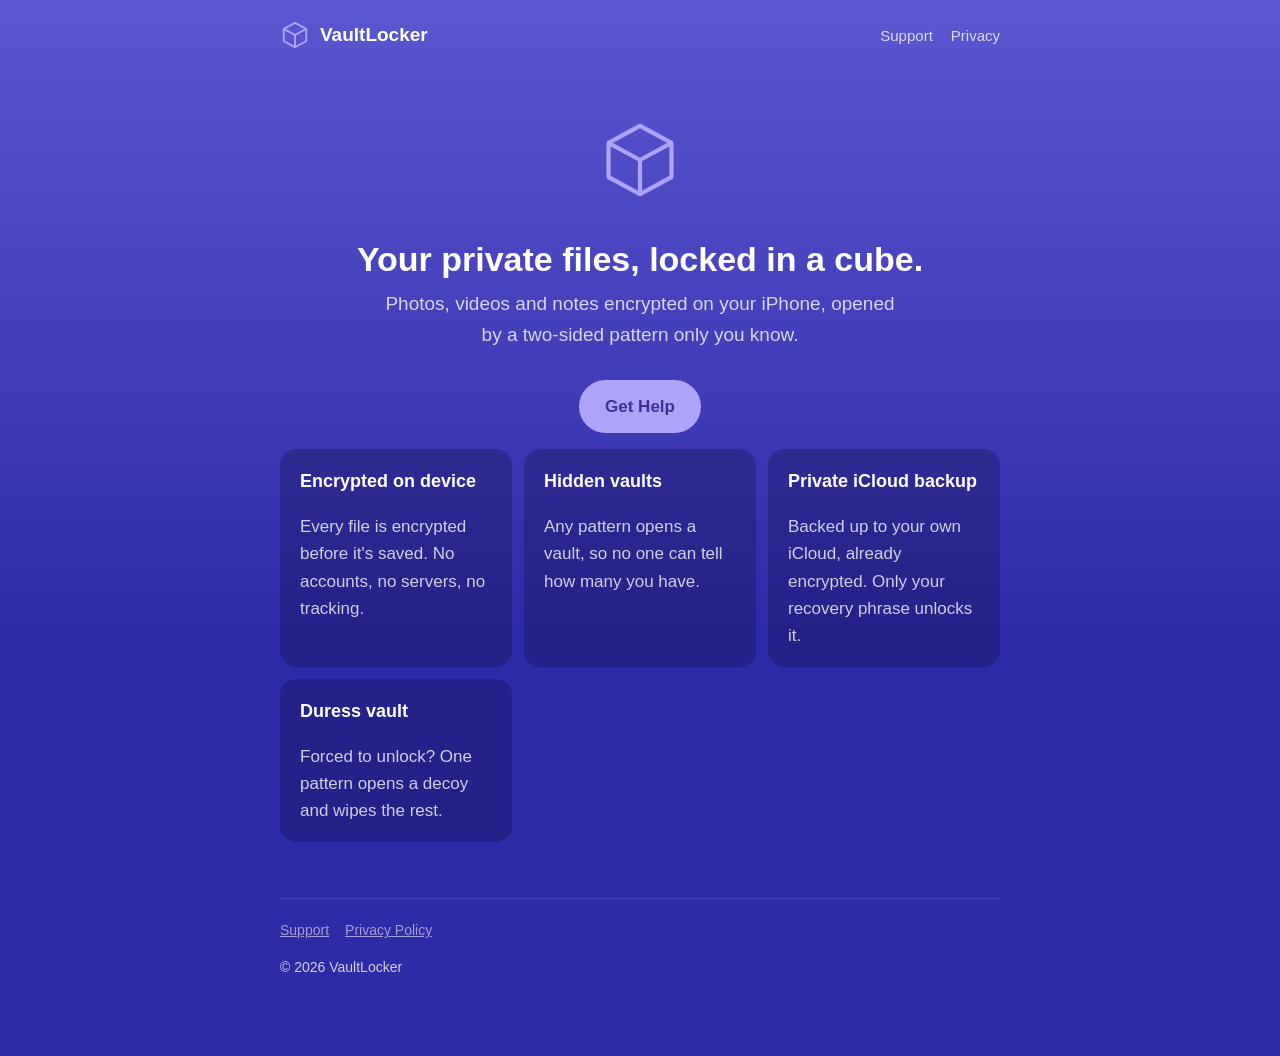
==== index.html @ 18f54d1c "first commit" ====
<!doctype html>
<html lang="en">
<head>
  <meta charset="utf-8">
  <meta name="viewport" content="width=device-width, initial-scale=1">
  <title>VaultLocker – Private Photo Vault</title>
  <meta name="description" content="VaultLocker keeps your photos, videos and notes encrypted on your iPhone, unlocked by a pattern only you know.">
  <link rel="stylesheet" href="style.css">
</head>
<body>
<div class="wrap">
  <header class="site">
    <a class="brand" href="index.html">
      <svg viewBox="0 0 32 32" aria-hidden="true"><path d="M16 3 28 9.5v13L16 29 4 22.5v-13z" fill="none" stroke="#ada4f9" stroke-width="2" stroke-linejoin="round"/><path d="M4 9.5 16 16l12-6.5M16 16v13" fill="none" stroke="#ada4f9" stroke-width="2" stroke-linejoin="round"/></svg>
      <span>VaultLocker</span>
    </a>
    <nav><a href="support.html">Support</a><a href="privacy.html">Privacy</a></nav>
  </header>

  <main>
    <section class="hero">
      <svg viewBox="0 0 32 32" aria-hidden="true"><path d="M16 3 28 9.5v13L16 29 4 22.5v-13z" fill="none" stroke="#ada4f9" stroke-width="1.6" stroke-linejoin="round"/><path d="M4 9.5 16 16l12-6.5M16 16v13" fill="none" stroke="#ada4f9" stroke-width="1.6" stroke-linejoin="round"/></svg>
      <h1>Your private files, locked in a cube.</h1>
      <p>Photos, videos and notes encrypted on your iPhone, opened by a two-sided pattern only you know.</p>
      <a class="button" href="support.html">Get Help</a>
    </section>

    <div class="grid">
      <div class="card"><h3>Encrypted on device</h3><p>Every file is encrypted before it's saved. No accounts, no servers, no tracking.</p></div>
      <div class="card"><h3>Hidden vaults</h3><p>Any pattern opens a vault, so no one can tell how many you have.</p></div>
      <div class="card"><h3>Private iCloud backup</h3><p>Backed up to your own iCloud, already encrypted. Only your recovery phrase unlocks it.</p></div>
      <div class="card"><h3>Duress vault</h3><p>Forced to unlock? One pattern opens a decoy and wipes the rest.</p></div>
    </div>
  </main>

  <footer class="site">
    <a href="support.html">Support</a><a href="privacy.html">Privacy Policy</a>
    <p>© 2026 VaultLocker</p>
  </footer>
</div>
</body>
</html>
---- style.css ----
:root {
  --bg-top: #5b57d1;
  --bg-bottom: #2e2ba6;
  --card: rgba(0, 0, 32, 0.22);
  --line: rgba(255, 255, 255, 0.12);
  --text: #ffffff;
  --dim: rgba(255, 255, 255, 0.78);
  --faint: rgba(255, 255, 255, 0.55);
  --accent: #ada4f9;
  --accent-text: #3a3394;
}

* { box-sizing: border-box; }

html { -webkit-text-size-adjust: 100%; }

body {
  margin: 0;
  min-height: 100vh;
  background: linear-gradient(180deg, var(--bg-top) 0%, var(--bg-bottom) 70%) fixed;
  background-color: var(--bg-bottom);
  color: var(--text);
  font: 17px/1.6 -apple-system, BlinkMacSystemFont, "SF Pro Text", "Segoe UI", Roboto, Helvetica, Arial, sans-serif;
}

a { color: var(--accent); }

.wrap { max-width: 760px; margin: 0 auto; padding: 0 20px 64px; }

header.site {
  display: flex;
  align-items: center;
  justify-content: space-between;
  gap: 16px;
  padding: 20px 0;
}

.brand {
  display: flex;
  align-items: center;
  gap: 10px;
  color: var(--text);
  text-decoration: none;
  font-weight: 700;
  font-size: 19px;
}

.brand svg { width: 30px; height: 30px; }

nav a {
  color: var(--dim);
  text-decoration: none;
  margin-left: 18px;
  font-size: 15px;
}

nav a[aria-current="page"] { color: var(--text); font-weight: 600; }

h1 { font-size: 34px; line-height: 1.2; margin: 28px 0 6px; }
h2 { font-size: 22px; margin: 40px 0 10px; }
h3 { font-size: 18px; margin: 24px 0 6px; }

p, li { color: var(--dim); }
strong { color: var(--text); }

.meta { color: var(--faint); font-size: 14px; margin: 0 0 28px; }

.card {
  background: var(--card);
  border-radius: 16px;
  padding: 18px 20px;
  margin: 16px 0;
}

.card p:first-child { margin-top: 0; }
.card p:last-child { margin-bottom: 0; }

ul { padding-left: 22px; }
li { margin: 6px 0; }

details {
  background: var(--card);
  border-radius: 14px;
  margin: 10px 0;
  padding: 0 18px;
}

summary {
  cursor: pointer;
  padding: 16px 0;
  font-weight: 600;
  list-style: none;
  display: flex;
  justify-content: space-between;
  gap: 12px;
}

summary::-webkit-details-marker { display: none; }
summary::after { content: "+"; color: var(--accent); font-weight: 400; font-size: 22px; line-height: 1; }
details[open] summary::after { content: "–"; }
details > :not(summary) { margin-top: 0; }
details > :last-child { padding-bottom: 16px; margin-bottom: 0; }

.button {
  display: inline-block;
  background: var(--accent);
  color: var(--accent-text);
  font-weight: 600;
  text-decoration: none;
  padding: 13px 26px;
  border-radius: 999px;
  margin-top: 6px;
}

.hero { text-align: center; padding: 48px 0 16px; }
.hero svg { width: 84px; height: 84px; }
.hero p { font-size: 19px; max-width: 520px; margin: 10px auto 24px; }

.grid { display: grid; grid-template-columns: repeat(auto-fit, minmax(210px, 1fr)); gap: 12px; }
.grid .card { margin: 0; }
.grid h3 { margin-top: 0; }

footer.site {
  border-top: 1px solid var(--line);
  margin-top: 56px;
  padding-top: 20px;
  color: var(--faint);
  font-size: 14px;
}

footer.site a { color: var(--faint); margin-right: 16px; }

@media (max-width: 480px) {
  body { font-size: 16px; }
  h1 { font-size: 28px; }
  nav a { margin-left: 12px; font-size: 14px; }
  .brand span { display: none; }
}
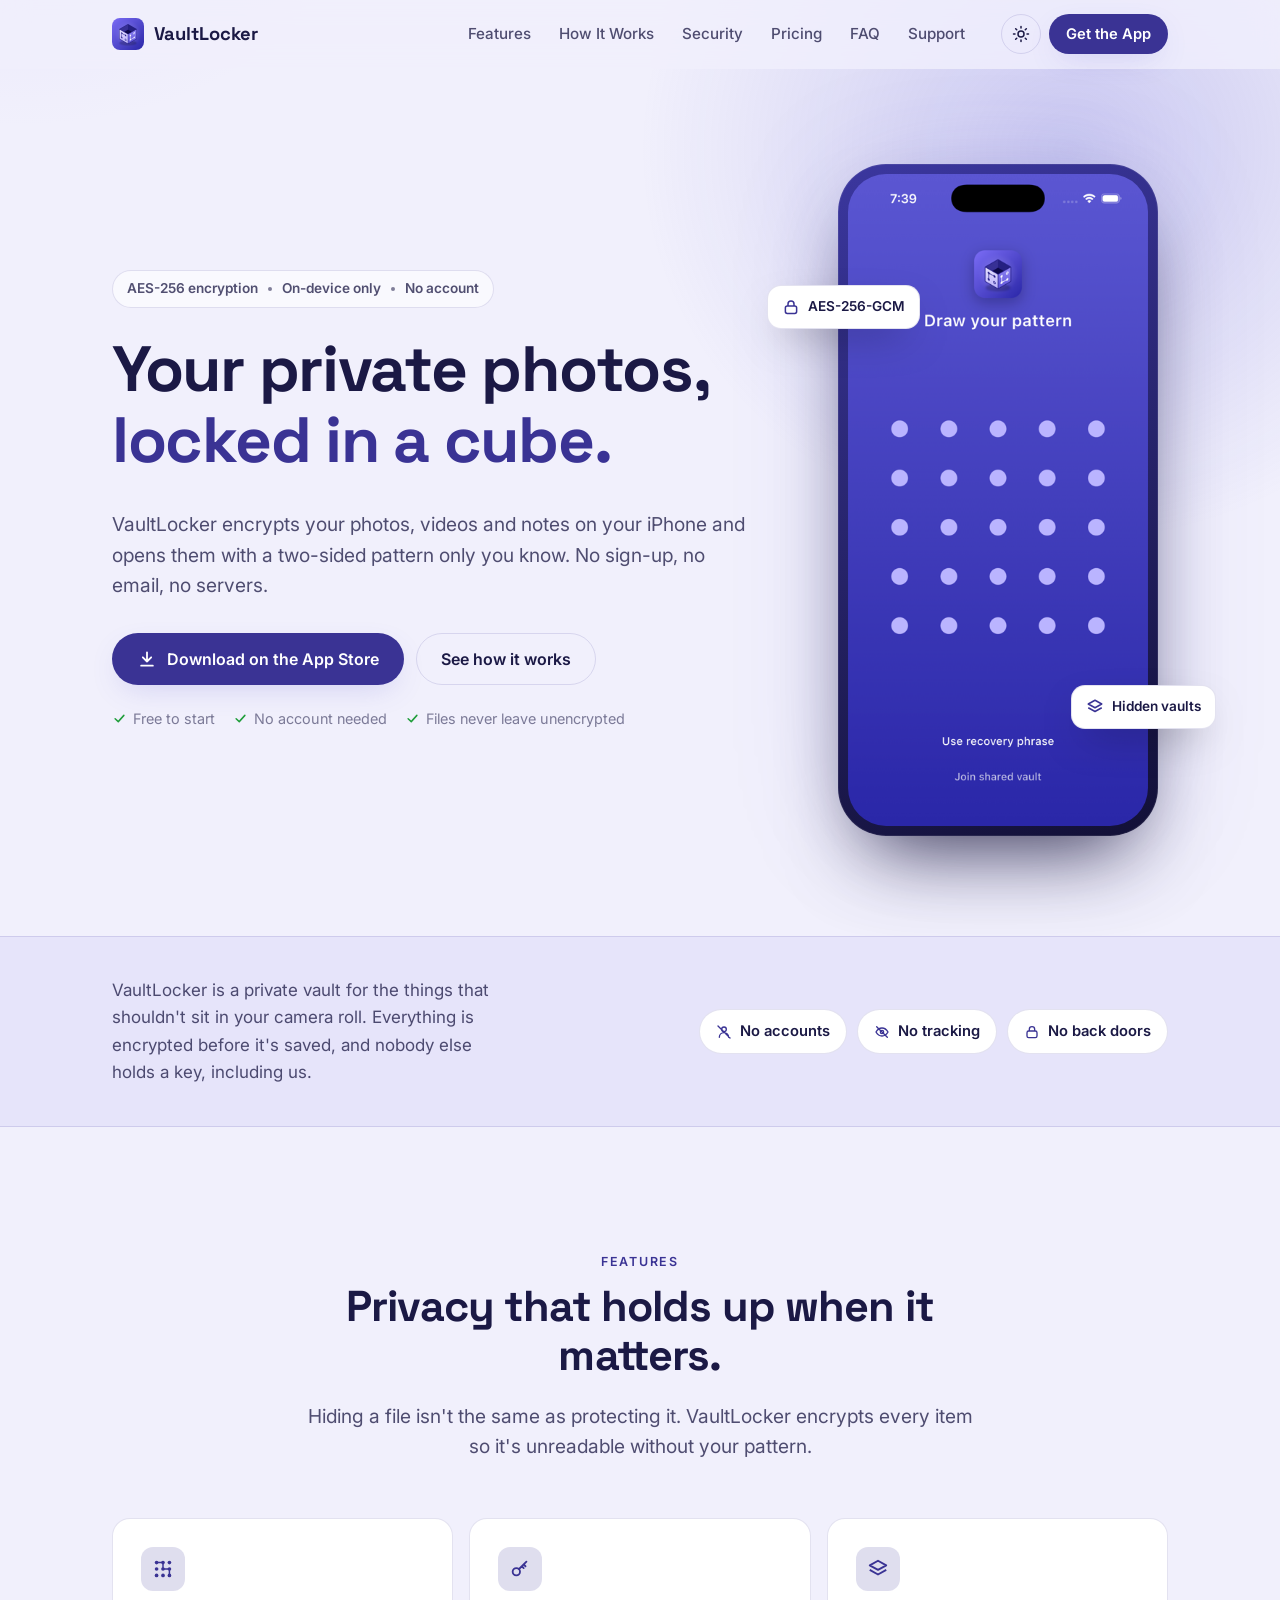
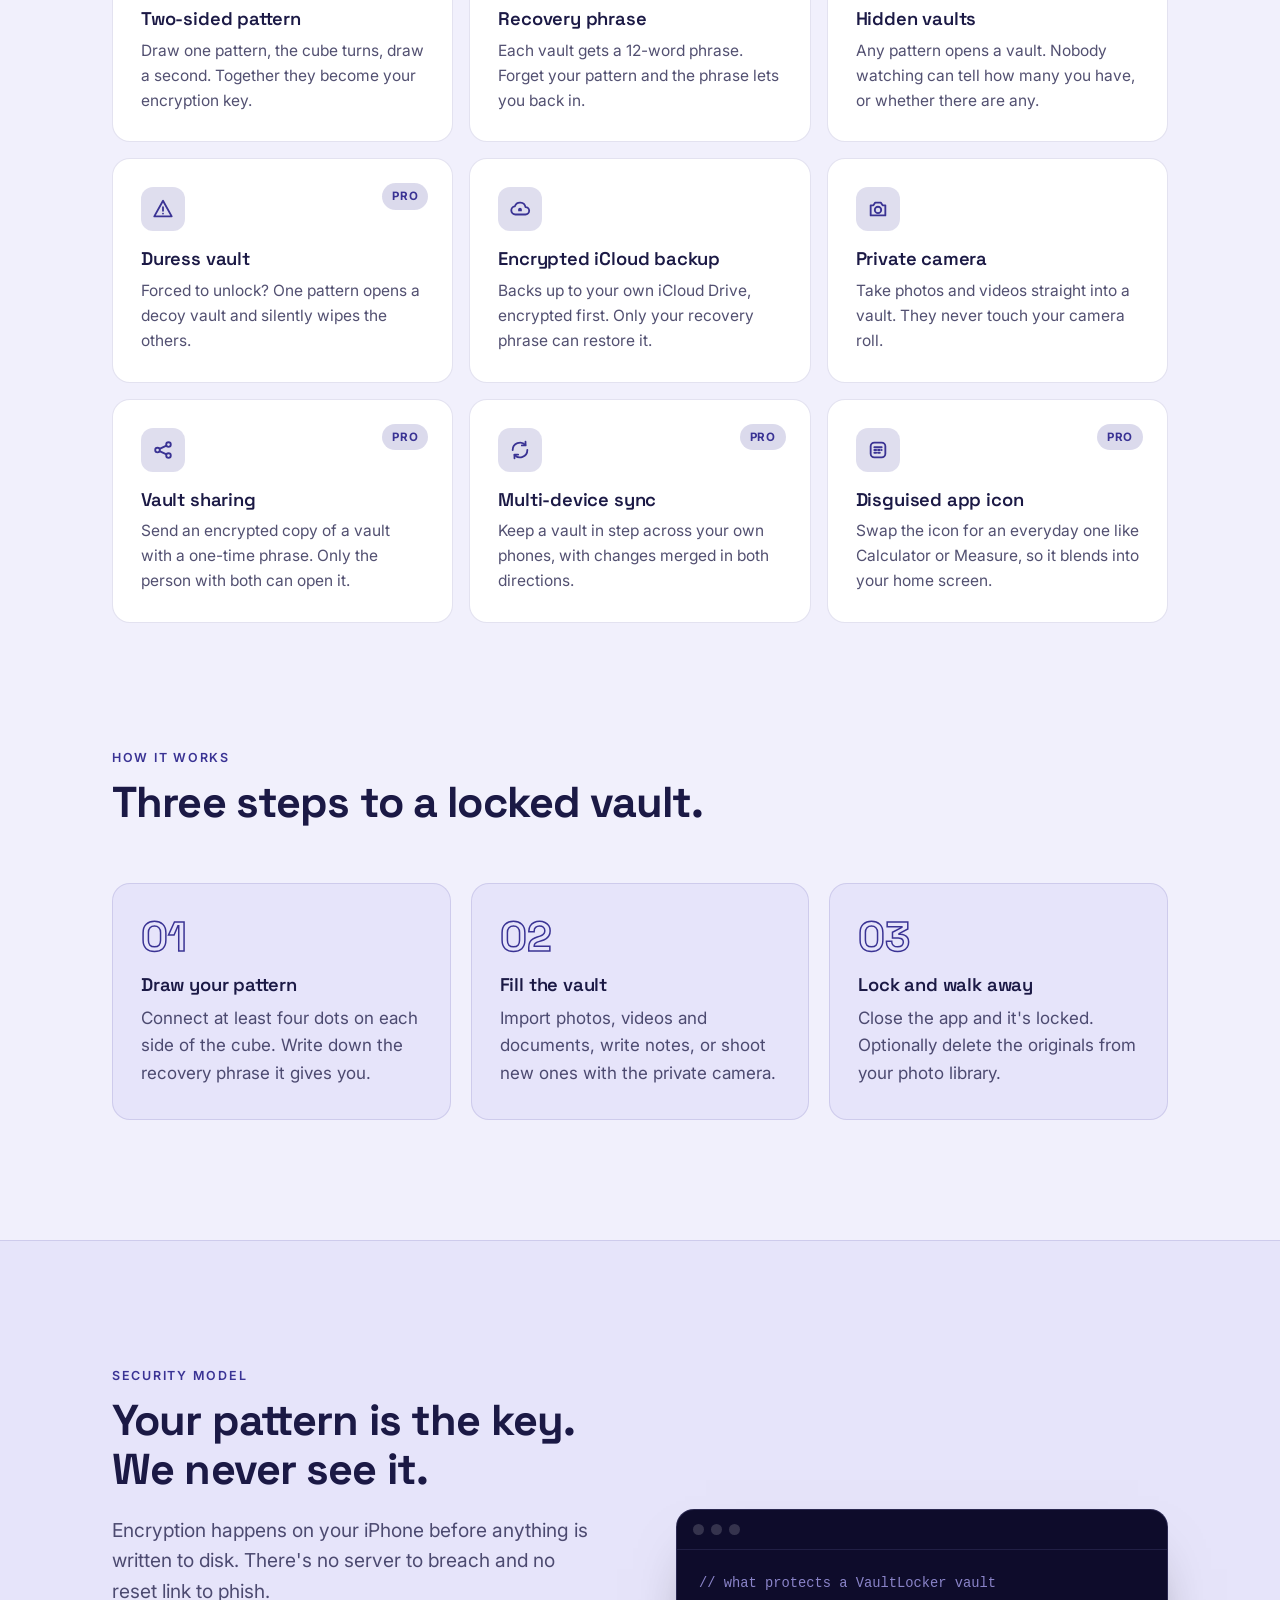
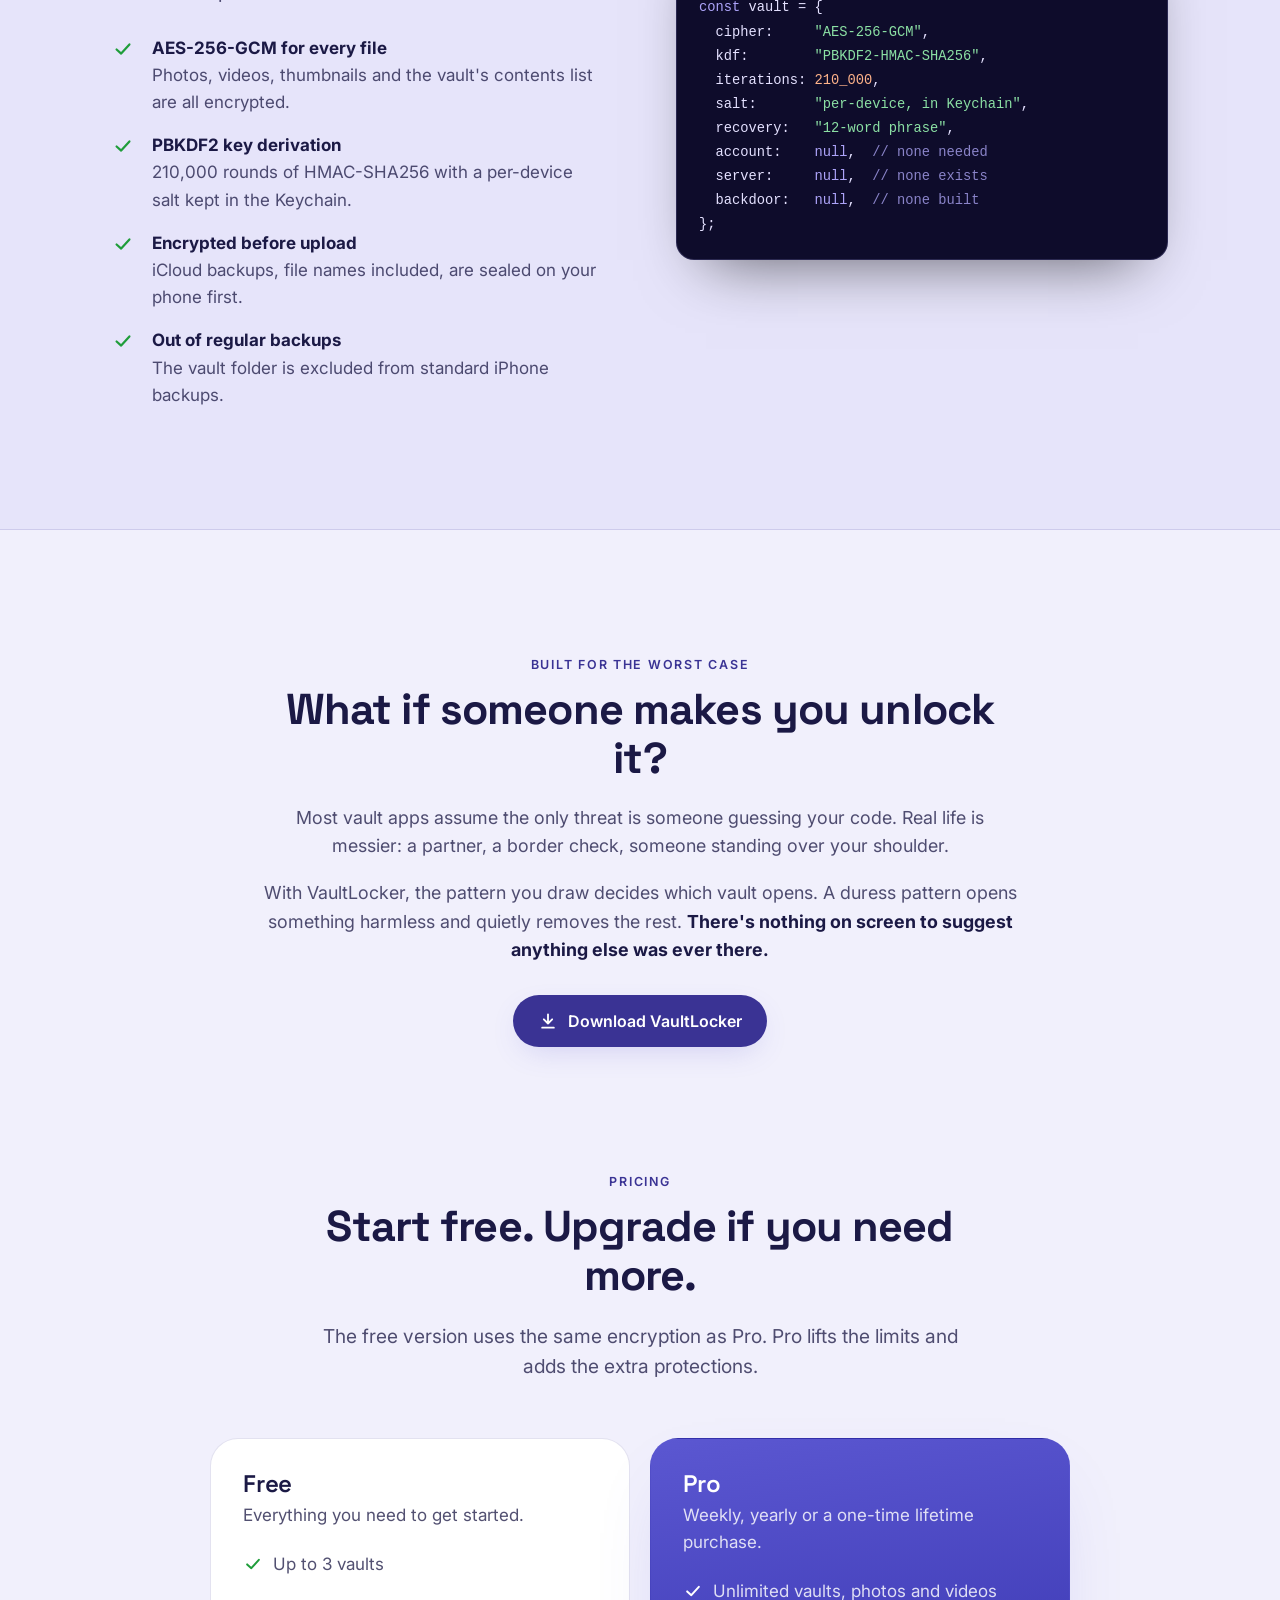
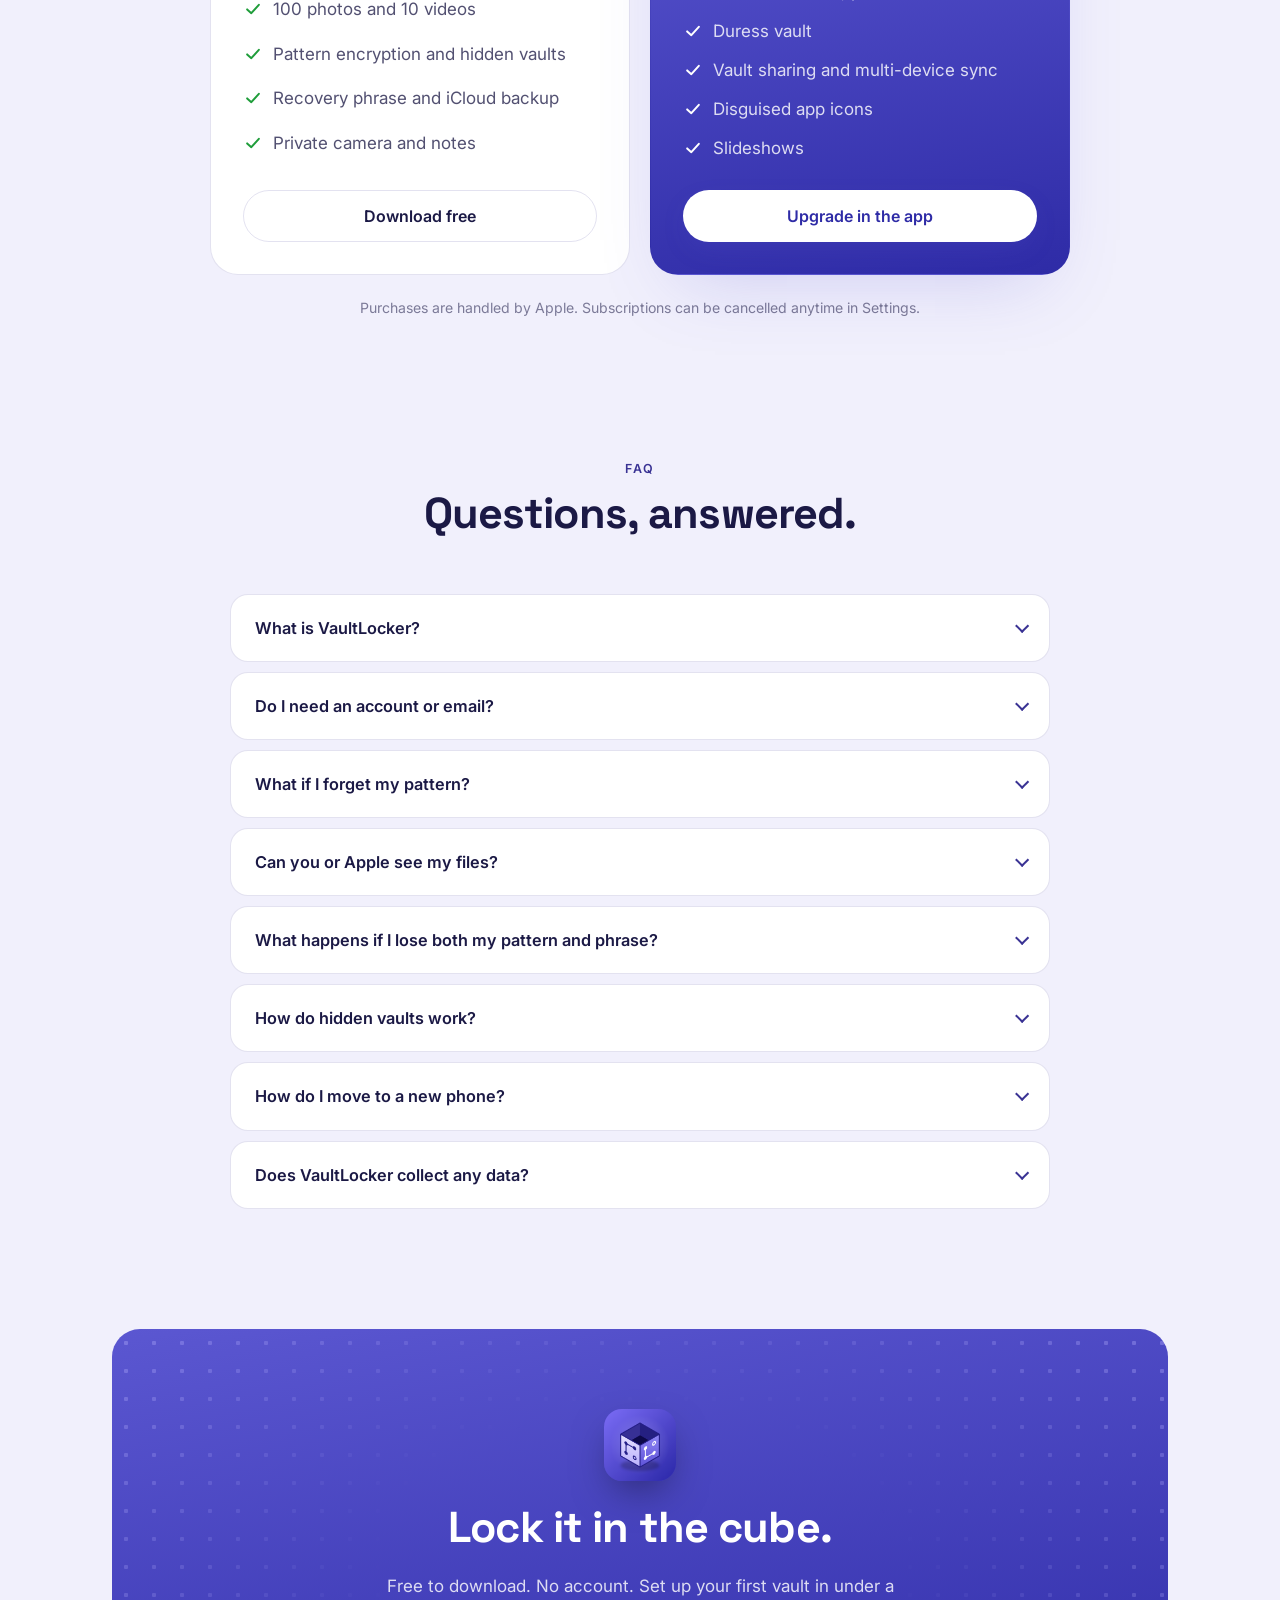
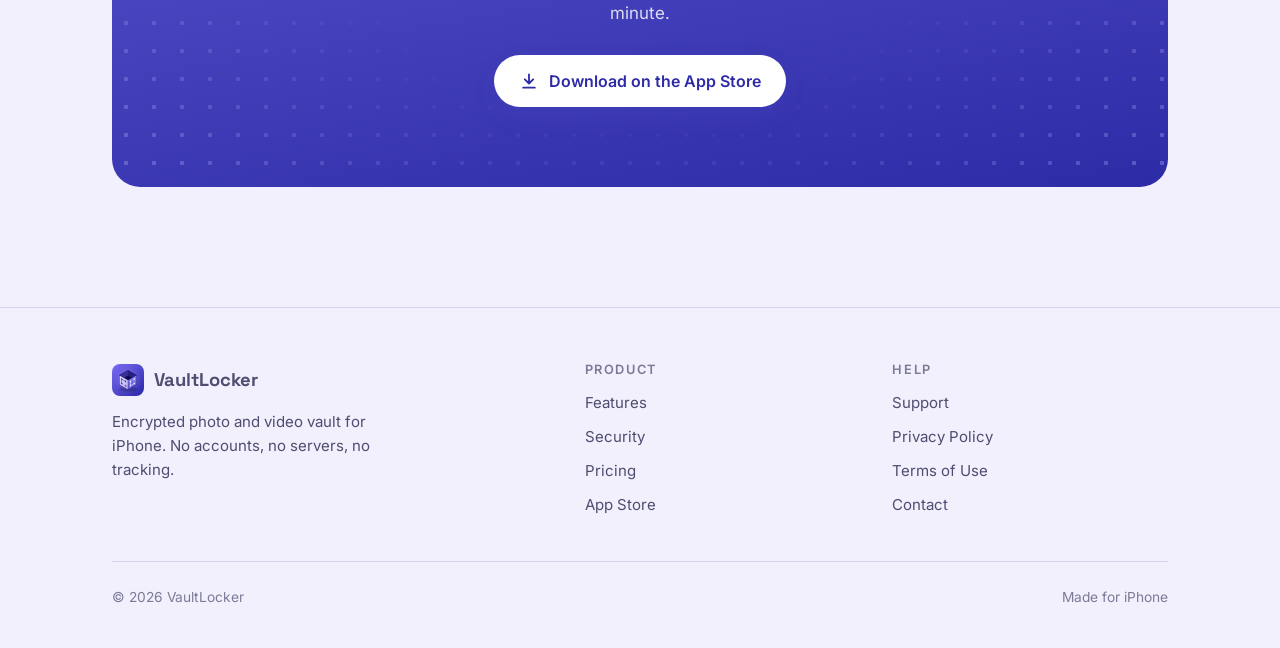
==== commit b2aed3a3: "misc commits" ====
--- a/index.html
+++ b/index.html
@@ -1,42 +1,347 @@
 <!doctype html>
-<html lang="en">
+<html lang="en" class="no-js">
 <head>
   <meta charset="utf-8">
-  <meta name="viewport" content="width=device-width, initial-scale=1">
-  <title>VaultLocker – Private Photo Vault</title>
-  <meta name="description" content="VaultLocker keeps your photos, videos and notes encrypted on your iPhone, unlocked by a pattern only you know.">
+  <meta name="viewport" content="width=device-width, initial-scale=1, viewport-fit=cover">
+  <title>VaultLocker – Encrypted Photo Vault for iPhone</title>
+  <meta name="description" content="VaultLocker keeps your photos, videos and notes encrypted on your iPhone, opened by a two-sided pattern only you know. No account, no servers, no tracking.">
+  <meta name="theme-color" content="#15133d">
+  <link rel="icon" type="image/png" href="assets/favicon.png">
+  <link rel="apple-touch-icon" href="assets/icon.png">
+  <link rel="preconnect" href="https://fonts.googleapis.com">
+  <link rel="preconnect" href="https://fonts.gstatic.com" crossorigin>
+  <link rel="stylesheet" href="https://fonts.googleapis.com/css2?family=Inter:wght@400;500;600;700&family=Space+Grotesk:wght@500;600;700&display=swap">
   <link rel="stylesheet" href="style.css">
+  <script>
+    // Runs before first paint so a stored or OS-preferred theme never flashes.
+    (function () {
+      var t = null;
+      try { t = localStorage.getItem('theme'); } catch (e) {}
+      if (!t) t = window.matchMedia && matchMedia('(prefers-color-scheme: light)').matches ? 'light' : 'dark';
+      document.documentElement.setAttribute('data-theme', t);
+    })();
+  </script>
 </head>
 <body>
-<div class="wrap">
-  <header class="site">
-    <a class="brand" href="index.html">
-      <svg viewBox="0 0 32 32" aria-hidden="true"><path d="M16 3 28 9.5v13L16 29 4 22.5v-13z" fill="none" stroke="#ada4f9" stroke-width="2" stroke-linejoin="round"/><path d="M4 9.5 16 16l12-6.5M16 16v13" fill="none" stroke="#ada4f9" stroke-width="2" stroke-linejoin="round"/></svg>
-      <span>VaultLocker</span>
-    </a>
-    <nav><a href="support.html">Support</a><a href="privacy.html">Privacy</a></nav>
-  </header>
-
-  <main>
-    <section class="hero">
-      <svg viewBox="0 0 32 32" aria-hidden="true"><path d="M16 3 28 9.5v13L16 29 4 22.5v-13z" fill="none" stroke="#ada4f9" stroke-width="1.6" stroke-linejoin="round"/><path d="M4 9.5 16 16l12-6.5M16 16v13" fill="none" stroke="#ada4f9" stroke-width="1.6" stroke-linejoin="round"/></svg>
-      <h1>Your private files, locked in a cube.</h1>
-      <p>Photos, videos and notes encrypted on your iPhone, opened by a two-sided pattern only you know.</p>
-      <a class="button" href="support.html">Get Help</a>
-    </section>
-
-    <div class="grid">
-      <div class="card"><h3>Encrypted on device</h3><p>Every file is encrypted before it's saved. No accounts, no servers, no tracking.</p></div>
-      <div class="card"><h3>Hidden vaults</h3><p>Any pattern opens a vault, so no one can tell how many you have.</p></div>
-      <div class="card"><h3>Private iCloud backup</h3><p>Backed up to your own iCloud, already encrypted. Only your recovery phrase unlocks it.</p></div>
-      <div class="card"><h3>Duress vault</h3><p>Forced to unlock? One pattern opens a decoy and wipes the rest.</p></div>
-    </div>
-  </main>
-
-  <footer class="site">
-    <a href="support.html">Support</a><a href="privacy.html">Privacy Policy</a>
-    <p>© 2026 VaultLocker</p>
-  </footer>
-</div>
+<svg width="0" height="0" style="position:absolute" aria-hidden="true">
+  <symbol id="i-check" viewBox="0 0 24 24"><path d="M5 12.5 10 17l9-10" fill="none" stroke="currentColor" stroke-width="2.4" stroke-linecap="round" stroke-linejoin="round"/></symbol>
+  <symbol id="i-lock" viewBox="0 0 24 24"><rect x="4.5" y="10.5" width="15" height="10" rx="2.5" fill="none" stroke="currentColor" stroke-width="2"/><path d="M8 10.5V8a4 4 0 0 1 8 0v2.5" fill="none" stroke="currentColor" stroke-width="2"/></symbol>
+  <symbol id="i-grid" viewBox="0 0 24 24"><g fill="currentColor"><circle cx="5" cy="5" r="2"/><circle cx="12" cy="5" r="2"/><circle cx="19" cy="5" r="2"/><circle cx="5" cy="12" r="2"/><circle cx="12" cy="12" r="2"/><circle cx="19" cy="12" r="2"/><circle cx="5" cy="19" r="2"/><circle cx="12" cy="19" r="2"/><circle cx="19" cy="19" r="2"/></g><path d="M5 5h7v7h7v7" fill="none" stroke="currentColor" stroke-width="1.6"/></symbol>
+  <symbol id="i-key" viewBox="0 0 24 24"><circle cx="8" cy="15" r="4" fill="none" stroke="currentColor" stroke-width="2"/><path d="m11 12 8-8m-3 3 2 2m-4 0 2 2" fill="none" stroke="currentColor" stroke-width="2" stroke-linecap="round"/></symbol>
+  <symbol id="i-layers" viewBox="0 0 24 24"><path d="m12 3 9 5-9 5-9-5zM3 13l9 5 9-5" fill="none" stroke="currentColor" stroke-width="2" stroke-linejoin="round"/></symbol>
+  <symbol id="i-alert" viewBox="0 0 24 24"><path d="M12 3 2.5 20h19z" fill="none" stroke="currentColor" stroke-width="2" stroke-linejoin="round"/><path d="M12 10v4m0 3v.01" stroke="currentColor" stroke-width="2" stroke-linecap="round"/></symbol>
+  <symbol id="i-cloud" viewBox="0 0 24 24"><path d="M7 18a4.5 4.5 0 0 1-.6-8.96A6 6 0 0 1 18 10a4 4 0 0 1 0 8z" fill="none" stroke="currentColor" stroke-width="2" stroke-linejoin="round"/><path d="M10 14.5h4v-2a2 2 0 0 0-4 0z" fill="currentColor"/></symbol>
+  <symbol id="i-share" viewBox="0 0 24 24"><circle cx="6" cy="12" r="2.5" fill="none" stroke="currentColor" stroke-width="2"/><circle cx="18" cy="6" r="2.5" fill="none" stroke="currentColor" stroke-width="2"/><circle cx="18" cy="18" r="2.5" fill="none" stroke="currentColor" stroke-width="2"/><path d="m8.2 10.8 7.6-3.6m-7.6 6 7.6 3.6" stroke="currentColor" stroke-width="2"/></symbol>
+  <symbol id="i-sync" viewBox="0 0 24 24"><path d="M4 12a8 8 0 0 1 14-5.3M20 12a8 8 0 0 1-14 5.3" fill="none" stroke="currentColor" stroke-width="2" stroke-linecap="round"/><path d="M18 3v4h-4M6 21v-4h4" fill="none" stroke="currentColor" stroke-width="2" stroke-linecap="round" stroke-linejoin="round"/></symbol>
+  <symbol id="i-camera" viewBox="0 0 24 24"><path d="M4 8h3l2-3h6l2 3h3v11H4z" fill="none" stroke="currentColor" stroke-width="2" stroke-linejoin="round"/><circle cx="12" cy="13" r="3.5" fill="none" stroke="currentColor" stroke-width="2"/></symbol>
+  <symbol id="i-mask" viewBox="0 0 24 24"><rect x="4" y="4" width="16" height="16" rx="4" fill="none" stroke="currentColor" stroke-width="2"/><path d="M8 9h8M8 12h2m2 0h2m2 0h0M8 15h2m2 0h2" stroke="currentColor" stroke-width="2" stroke-linecap="round"/></symbol>
+  <symbol id="i-note" viewBox="0 0 24 24"><path d="M6 3h9l4 4v14H6z" fill="none" stroke="currentColor" stroke-width="2" stroke-linejoin="round"/><path d="M9 12h7M9 16h5" stroke="currentColor" stroke-width="2" stroke-linecap="round"/></symbol>
+  <symbol id="i-user-off" viewBox="0 0 24 24"><circle cx="12" cy="8" r="3.5" fill="none" stroke="currentColor" stroke-width="2"/><path d="M5 20a7 7 0 0 1 14 0M3 3l18 18" fill="none" stroke="currentColor" stroke-width="2" stroke-linecap="round"/></symbol>
+  <symbol id="i-eye-off" viewBox="0 0 24 24"><path d="M3 12s3.5-6 9-6 9 6 9 6-3.5 6-9 6-9-6-9-6z" fill="none" stroke="currentColor" stroke-width="2"/><circle cx="12" cy="12" r="2.5" fill="none" stroke="currentColor" stroke-width="2"/><path d="M4 4l16 16" stroke="currentColor" stroke-width="2" stroke-linecap="round"/></symbol>
+  <symbol id="i-download" viewBox="0 0 24 24"><path d="M12 4v11m-5-5 5 5 5-5M5 20h14" fill="none" stroke="currentColor" stroke-width="2.2" stroke-linecap="round" stroke-linejoin="round"/></symbol>
+</svg>
+
+<a class="skip" href="#main">Skip to main content</a>
+
+<header class="site-header">
+  <div class="container nav-inner">
+    <a href="index.html" class="logo"><img src="assets/icon.png" alt="" width="32" height="32"><span>VaultLocker</span></a>
+    <nav id="primary-nav" class="nav-links" aria-label="Primary">
+      <a href="#features">Features</a>
+      <a href="#how-it-works">How It Works</a>
+      <a href="#security">Security</a>
+      <a href="#pricing">Pricing</a>
+      <a href="#faq">FAQ</a>
+      <a href="support.html">Support</a>
+    </nav>
+    <div class="nav-actions">
+      <button class="icon-btn theme-toggle" type="button" aria-label="Toggle light and dark theme">
+        <svg class="moon" viewBox="0 0 24 24"><path d="M20 14.5A8 8 0 0 1 9.5 4a8 8 0 1 0 10.5 10.5z" fill="none" stroke="currentColor" stroke-width="2" stroke-linejoin="round"/></svg>
+        <svg class="sun" viewBox="0 0 24 24"><circle cx="12" cy="12" r="4" fill="none" stroke="currentColor" stroke-width="2"/><path d="M12 2v2m0 16v2M2 12h2m16 0h2M4.9 4.9l1.4 1.4m11.4 11.4 1.4 1.4M4.9 19.1l1.4-1.4M17.7 6.3l1.4-1.4" stroke="currentColor" stroke-width="2" stroke-linecap="round"/></svg>
+      </button>
+      <a class="btn btn-primary btn-sm" href="https://apps.apple.com/app/idAPP_STORE_ID">Get the App</a>
+      <button class="icon-btn menu-toggle" type="button" aria-label="Open menu" aria-controls="primary-nav" aria-expanded="false">
+        <svg viewBox="0 0 24 24"><path d="M4 7h16M4 12h16M4 17h16" stroke="currentColor" stroke-width="2" stroke-linecap="round"/></svg>
+      </button>
+    </div>
+  </div>
+</header>
+
+<main id="main">
+
+  <!-- Hero -->
+  <section class="hero">
+    <div class="container hero-grid">
+      <div>
+        <div class="pill">AES-256 encryption <span class="dot"></span> On-device only <span class="dot"></span> No account</div>
+        <h1>Your private photos, <span class="accent">locked in a cube.</span></h1>
+        <p class="lead">VaultLocker encrypts your photos, videos and notes on your iPhone and opens them with a two-sided pattern only you know. No sign-up, no email, no servers.</p>
+        <div class="hero-cta">
+          <a class="btn btn-primary" href="https://apps.apple.com/app/idAPP_STORE_ID"><svg><use href="#i-download"/></svg>Download on the App Store</a>
+          <a class="btn btn-ghost" href="#how-it-works">See how it works</a>
+        </div>
+        <div class="microline">
+          <span><svg><use href="#i-check"/></svg>Free to start</span>
+          <span><svg><use href="#i-check"/></svg>No account needed</span>
+          <span><svg><use href="#i-check"/></svg>Files never leave unencrypted</span>
+        </div>
+      </div>
+      <div class="phone-wrap">
+        <div class="phone"><img src="assets/screen-lock.png" alt="VaultLocker lock screen: draw your pattern on a five by five grid of dots" width="900" height="1957"></div>
+        <div class="float-chip one"><svg><use href="#i-lock"/></svg>AES-256-GCM</div>
+        <div class="float-chip two"><svg><use href="#i-layers"/></svg>Hidden vaults</div>
+      </div>
+    </div>
+  </section>
+
+  <!-- Trust strip -->
+  <section class="trust">
+    <div class="container trust-inner">
+      <p>VaultLocker is a private vault for the things that shouldn't sit in your camera roll. Everything is encrypted before it's saved, and nobody else holds a key, including us.</p>
+      <div class="chips">
+        <span class="chip"><svg><use href="#i-user-off"/></svg>No accounts</span>
+        <span class="chip"><svg><use href="#i-eye-off"/></svg>No tracking</span>
+        <span class="chip"><svg><use href="#i-lock"/></svg>No back doors</span>
+      </div>
+    </div>
+  </section>
+
+  <!-- Features -->
+  <section id="features" class="section">
+    <div class="container">
+      <div class="section-head center reveal">
+        <span class="eyebrow">Features</span>
+        <h2>Privacy that holds up when it matters.</h2>
+        <p class="lead">Hiding a file isn't the same as protecting it. VaultLocker encrypts every item so it's unreadable without your pattern.</p>
+      </div>
+      <div class="feature-grid">
+        <article class="feature reveal">
+          <div class="ic"><svg><use href="#i-grid"/></svg></div>
+          <h3>Two-sided pattern</h3>
+          <p>Draw one pattern, the cube turns, draw a second. Together they become your encryption key.</p>
+        </article>
+        <article class="feature reveal">
+          <div class="ic"><svg><use href="#i-key"/></svg></div>
+          <h3>Recovery phrase</h3>
+          <p>Each vault gets a 12-word phrase. Forget your pattern and the phrase lets you back in.</p>
+        </article>
+        <article class="feature reveal">
+          <div class="ic"><svg><use href="#i-layers"/></svg></div>
+          <h3>Hidden vaults</h3>
+          <p>Any pattern opens a vault. Nobody watching can tell how many you have, or whether there are any.</p>
+        </article>
+        <article class="feature reveal">
+          <span class="tag">Pro</span>
+          <div class="ic"><svg><use href="#i-alert"/></svg></div>
+          <h3>Duress vault</h3>
+          <p>Forced to unlock? One pattern opens a decoy vault and silently wipes the others.</p>
+        </article>
+        <article class="feature reveal">
+          <div class="ic"><svg><use href="#i-cloud"/></svg></div>
+          <h3>Encrypted iCloud backup</h3>
+          <p>Backs up to your own iCloud Drive, encrypted first. Only your recovery phrase can restore it.</p>
+        </article>
+        <article class="feature reveal">
+          <div class="ic"><svg><use href="#i-camera"/></svg></div>
+          <h3>Private camera</h3>
+          <p>Take photos and videos straight into a vault. They never touch your camera roll.</p>
+        </article>
+        <article class="feature reveal">
+          <span class="tag">Pro</span>
+          <div class="ic"><svg><use href="#i-share"/></svg></div>
+          <h3>Vault sharing</h3>
+          <p>Send an encrypted copy of a vault with a one-time phrase. Only the person with both can open it.</p>
+        </article>
+        <article class="feature reveal">
+          <span class="tag">Pro</span>
+          <div class="ic"><svg><use href="#i-sync"/></svg></div>
+          <h3>Multi-device sync</h3>
+          <p>Keep a vault in step across your own phones, with changes merged in both directions.</p>
+        </article>
+        <article class="feature reveal">
+          <span class="tag">Pro</span>
+          <div class="ic"><svg><use href="#i-mask"/></svg></div>
+          <h3>Disguised app icon</h3>
+          <p>Swap the icon for an everyday one like Calculator or Measure, so it blends into your home screen.</p>
+        </article>
+      </div>
+    </div>
+  </section>
+
+  <!-- How it works -->
+  <section id="how-it-works" class="section" style="padding-top:0">
+    <div class="container">
+      <div class="section-head reveal">
+        <span class="eyebrow">How it works</span>
+        <h2>Three steps to a locked vault.</h2>
+      </div>
+      <div class="steps">
+        <div class="step reveal">
+          <span class="num">01</span>
+          <h3>Draw your pattern</h3>
+          <p>Connect at least four dots on each side of the cube. Write down the recovery phrase it gives you.</p>
+        </div>
+        <div class="step reveal">
+          <span class="num">02</span>
+          <h3>Fill the vault</h3>
+          <p>Import photos, videos and documents, write notes, or shoot new ones with the private camera.</p>
+        </div>
+        <div class="step reveal">
+          <span class="num">03</span>
+          <h3>Lock and walk away</h3>
+          <p>Close the app and it's locked. Optionally delete the originals from your photo library.</p>
+        </div>
+      </div>
+    </div>
+  </section>
+
+  <!-- Security -->
+  <section id="security" class="section security">
+    <div class="container security-grid">
+      <div class="reveal">
+        <span class="eyebrow">Security model</span>
+        <h2>Your pattern is the key. We never see it.</h2>
+        <p class="lead">Encryption happens on your iPhone before anything is written to disk. There's no server to breach and no reset link to phish.</p>
+        <ul class="checklist">
+          <li><svg><use href="#i-check"/></svg><span><strong>AES-256-GCM for every file</strong>Photos, videos, thumbnails and the vault's contents list are all encrypted.</span></li>
+          <li><svg><use href="#i-check"/></svg><span><strong>PBKDF2 key derivation</strong>210,000 rounds of HMAC-SHA256 with a per-device salt kept in the Keychain.</span></li>
+          <li><svg><use href="#i-check"/></svg><span><strong>Encrypted before upload</strong>iCloud backups, file names included, are sealed on your phone first.</span></li>
+          <li><svg><use href="#i-check"/></svg><span><strong>Out of regular backups</strong>The vault folder is excluded from standard iPhone backups.</span></li>
+        </ul>
+      </div>
+      <div class="code reveal" aria-label="Summary of the encryption settings">
+        <div class="code-bar"><i></i><i></i><i></i></div>
+<pre><span class="c">// what protects a VaultLocker vault</span>
+<span class="k">const</span> vault = {
+  cipher:     <span class="s">"AES-256-GCM"</span>,
+  kdf:        <span class="s">"PBKDF2-HMAC-SHA256"</span>,
+  iterations: <span class="n">210_000</span>,
+  salt:       <span class="s">"per-device, in Keychain"</span>,
+  recovery:   <span class="s">"12-word phrase"</span>,
+  account:    <span class="k">null</span>,  <span class="c">// none needed</span>
+  server:     <span class="k">null</span>,  <span class="c">// none exists</span>
+  backdoor:   <span class="k">null</span>,  <span class="c">// none built</span>
+};</pre>
+      </div>
+    </div>
+  </section>
+
+  <!-- Story -->
+  <section class="section story">
+    <div class="container reveal">
+      <span class="eyebrow">Built for the worst case</span>
+      <h2>What if someone makes you unlock it?</h2>
+      <p>Most vault apps assume the only threat is someone guessing your code. Real life is messier: a partner, a border check, someone standing over your shoulder.</p>
+      <p>With VaultLocker, the pattern you draw decides which vault opens. A duress pattern opens something harmless and quietly removes the rest. <strong>There's nothing on screen to suggest anything else was ever there.</strong></p>
+      <a class="btn btn-primary" href="https://apps.apple.com/app/idAPP_STORE_ID"><svg><use href="#i-download"/></svg>Download VaultLocker</a>
+    </div>
+  </section>
+
+  <!-- Pricing -->
+  <section id="pricing" class="section" style="padding-top:0">
+    <div class="container">
+      <div class="section-head center reveal">
+        <span class="eyebrow">Pricing</span>
+        <h2>Start free. Upgrade if you need more.</h2>
+        <p class="lead">The free version uses the same encryption as Pro. Pro lifts the limits and adds the extra protections.</p>
+      </div>
+      <div class="plans">
+        <div class="plan reveal">
+          <h3>Free</h3>
+          <p class="plan-sub">Everything you need to get started.</p>
+          <ul>
+            <li><svg><use href="#i-check"/></svg>Up to 3 vaults</li>
+            <li><svg><use href="#i-check"/></svg>100 photos and 10 videos</li>
+            <li><svg><use href="#i-check"/></svg>Pattern encryption and hidden vaults</li>
+            <li><svg><use href="#i-check"/></svg>Recovery phrase and iCloud backup</li>
+            <li><svg><use href="#i-check"/></svg>Private camera and notes</li>
+          </ul>
+          <a class="btn btn-ghost" href="https://apps.apple.com/app/idAPP_STORE_ID">Download free</a>
+        </div>
+        <div class="plan pro reveal">
+          <h3>Pro</h3>
+          <p class="plan-sub">Weekly, yearly or a one-time lifetime purchase.</p>
+          <ul>
+            <li><svg><use href="#i-check"/></svg>Unlimited vaults, photos and videos</li>
+            <li><svg><use href="#i-check"/></svg>Duress vault</li>
+            <li><svg><use href="#i-check"/></svg>Vault sharing and multi-device sync</li>
+            <li><svg><use href="#i-check"/></svg>Disguised app icons</li>
+            <li><svg><use href="#i-check"/></svg>Slideshows</li>
+          </ul>
+          <a class="btn btn-primary" href="https://apps.apple.com/app/idAPP_STORE_ID">Upgrade in the app</a>
+        </div>
+      </div>
+      <p class="fine">Purchases are handled by Apple. Subscriptions can be cancelled anytime in Settings.</p>
+    </div>
+  </section>
+
+  <!-- FAQ -->
+  <section id="faq" class="section" style="padding-top:0">
+    <div class="container">
+      <div class="section-head center reveal">
+        <span class="eyebrow">FAQ</span>
+        <h2>Questions, answered.</h2>
+      </div>
+      <div class="faq-list">
+        <details class="qa"><summary>What is VaultLocker?</summary><div class="a"><p>An iPhone app that keeps photos, videos, documents and notes in encrypted vaults, each opened by its own two-sided pattern.</p></div></details>
+        <details class="qa"><summary>Do I need an account or email?</summary><div class="a"><p>No. There's no sign-up of any kind. Your pattern is the only thing that opens a vault.</p></div></details>
+        <details class="qa"><summary>What if I forget my pattern?</summary><div class="a"><p>Tap <strong>Use recovery phrase</strong> on the lock screen, enter the vault's 12-word phrase, and set a new pattern. Your files stay as they are.</p></div></details>
+        <details class="qa"><summary>Can you or Apple see my files?</summary><div class="a"><p>No. Files are encrypted on your iPhone with a key derived from your pattern. We have no servers, and iCloud backups are encrypted before they're uploaded.</p></div></details>
+        <details class="qa"><summary>What happens if I lose both my pattern and phrase?</summary><div class="a"><p>The vault can't be opened by anyone, including us. That's the trade-off of having no back door, so keep your phrase somewhere safe, away from your phone.</p></div></details>
+        <details class="qa"><summary>How do hidden vaults work?</summary><div class="a"><p>Every valid pattern opens a vault. If it isn't one you've set up, you see a fresh empty vault that's never saved unless you add something, so a wrong guess leaves no trace.</p></div></details>
+        <details class="qa"><summary>How do I move to a new phone?</summary><div class="a"><p>Turn on Encrypted Backup, then on the new phone choose <strong>Restore from iCloud backup</strong> and enter the vault's recovery phrase. <a href="support.html">Full steps are on the support page.</a></p></div></details>
+        <details class="qa"><summary>Does VaultLocker collect any data?</summary><div class="a"><p>No. No analytics, no ads, no tracking. Read the <a href="privacy.html">privacy policy</a> for the details.</p></div></details>
+      </div>
+    </div>
+  </section>
+
+  <!-- Final CTA -->
+  <section class="cta-band">
+    <div class="container">
+      <div class="cta-card reveal">
+        <img src="assets/icon.png" alt="" width="72" height="72">
+        <h2>Lock it in the cube.</h2>
+        <p>Free to download. No account. Set up your first vault in under a minute.</p>
+        <a class="btn btn-primary" href="https://apps.apple.com/app/idAPP_STORE_ID"><svg><use href="#i-download"/></svg>Download on the App Store</a>
+      </div>
+    </div>
+  </section>
+
+</main>
+
+<footer class="site-footer">
+  <div class="container">
+    <div class="footer-grid">
+      <div class="footer-brand">
+        <a href="index.html" class="logo"><img src="assets/icon.png" alt="" width="32" height="32"><span>VaultLocker</span></a>
+        <p>Encrypted photo and video vault for iPhone. No accounts, no servers, no tracking.</p>
+      </div>
+      <div>
+        <h4>Product</h4>
+        <ul>
+          <li><a href="index.html#features">Features</a></li>
+          <li><a href="index.html#security">Security</a></li>
+          <li><a href="index.html#pricing">Pricing</a></li>
+          <li><a href="https://apps.apple.com/app/idAPP_STORE_ID">App Store</a></li>
+        </ul>
+      </div>
+      <div>
+        <h4>Help</h4>
+        <ul>
+          <li><a href="support.html">Support</a></li>
+          <li><a href="privacy.html">Privacy Policy</a></li>
+          <li><a href="https://www.apple.com/legal/internet-services/itunes/dev/stdeula/">Terms of Use</a></li>
+          <li><a href="mailto:SUPPORT_EMAIL@example.com">Contact</a></li>
+        </ul>
+      </div>
+    </div>
+    <div class="footer-bottom">
+      <span>© <span id="year">2026</span> VaultLocker</span>
+      <span>Made for iPhone</span>
+    </div>
+  </div>
+</footer>
+
+<script src="main.js"></script>
 </body>
 </html>
--- a/style.css
+++ b/style.css
@@ -1,138 +1,416 @@
+/* VaultLocker site styles.
+   Palette comes from the app (lib/theme/app_theme.dart) so the site and the
+   app read as one product. Dark is the default; light is opt-in via the
+   header toggle or the OS preference. */
+
 :root {
-  --bg-top: #5b57d1;
-  --bg-bottom: #2e2ba6;
-  --card: rgba(0, 0, 32, 0.22);
-  --line: rgba(255, 255, 255, 0.12);
-  --text: #ffffff;
-  --dim: rgba(255, 255, 255, 0.78);
-  --faint: rgba(255, 255, 255, 0.55);
+  --font-display: "Space Grotesk", "Inter", -apple-system, BlinkMacSystemFont, "Segoe UI", sans-serif;
+  --font-body: "Inter", -apple-system, BlinkMacSystemFont, "Segoe UI", Roboto, sans-serif;
+  --font-mono: ui-monospace, "SF Mono", Menlo, Consolas, monospace;
+
+  --bg: #15133d;
+  --bg-2: #1c1a52;
+  --surface: #24216a;
+  --surface-2: #2e2ba6;
+  --line: rgba(173, 164, 249, 0.18);
+  --text: #f3f2ff;
+  --text-2: rgba(243, 242, 255, 0.74);
+  --text-3: rgba(243, 242, 255, 0.52);
   --accent: #ada4f9;
-  --accent-text: #3a3394;
-}
-
-* { box-sizing: border-box; }
-
-html { -webkit-text-size-adjust: 100%; }
-
+  --accent-strong: #5b57d1;
+  --accent-contrast: #15133d;
+  --highlight: #ff5d73;
+  --green: #4cd964;
+  --header-bg: rgba(21, 19, 61, 0.78);
+  --glow: rgba(91, 87, 209, 0.55);
+
+  --radius-sm: 10px;
+  --radius: 18px;
+  --radius-lg: 28px;
+  --container: 1120px;
+  --gutter: clamp(16px, 4vw, 32px);
+  color-scheme: dark;
+}
+
+@media (prefers-color-scheme: light) {
+  :root:not([data-theme="dark"]) {
+    --bg: #f1f0fc;
+    --bg-2: #e6e4fa;
+    --surface: #ffffff;
+    --surface-2: #e9e7ff;
+    --line: rgba(58, 51, 148, 0.14);
+    --text: #1b1945;
+    --text-2: rgba(27, 25, 69, 0.76);
+    --text-3: rgba(27, 25, 69, 0.55);
+    --accent: #3a3394;
+    --accent-strong: #5b57d1;
+    --accent-contrast: #ffffff;
+    --highlight: #d93a51;
+    --green: #1f9d3a;
+    --header-bg: rgba(241, 240, 252, 0.82);
+    --glow: rgba(91, 87, 209, 0.25);
+    color-scheme: light;
+  }
+}
+:root[data-theme="light"] {
+  --bg: #f1f0fc;
+  --bg-2: #e6e4fa;
+  --surface: #ffffff;
+  --surface-2: #e9e7ff;
+  --line: rgba(58, 51, 148, 0.14);
+  --text: #1b1945;
+  --text-2: rgba(27, 25, 69, 0.76);
+  --text-3: rgba(27, 25, 69, 0.55);
+  --accent: #3a3394;
+  --accent-strong: #5b57d1;
+  --accent-contrast: #ffffff;
+  --highlight: #d93a51;
+  --green: #1f9d3a;
+  --header-bg: rgba(241, 240, 252, 0.82);
+  --glow: rgba(91, 87, 209, 0.25);
+  color-scheme: light;
+}
+
+/* ---------- Base ---------- */
+
+*, *::before, *::after { box-sizing: border-box; }
+html { -webkit-text-size-adjust: 100%; scroll-behavior: smooth; scroll-padding-top: 84px; }
 body {
   margin: 0;
-  min-height: 100vh;
-  background: linear-gradient(180deg, var(--bg-top) 0%, var(--bg-bottom) 70%) fixed;
-  background-color: var(--bg-bottom);
+  background: var(--bg);
   color: var(--text);
-  font: 17px/1.6 -apple-system, BlinkMacSystemFont, "SF Pro Text", "Segoe UI", Roboto, Helvetica, Arial, sans-serif;
-}
-
-a { color: var(--accent); }
-
-.wrap { max-width: 760px; margin: 0 auto; padding: 0 20px 64px; }
-
-header.site {
-  display: flex;
-  align-items: center;
-  justify-content: space-between;
-  gap: 16px;
-  padding: 20px 0;
-}
-
-.brand {
-  display: flex;
-  align-items: center;
-  gap: 10px;
-  color: var(--text);
-  text-decoration: none;
-  font-weight: 700;
-  font-size: 19px;
-}
-
-.brand svg { width: 30px; height: 30px; }
-
-nav a {
-  color: var(--dim);
-  text-decoration: none;
-  margin-left: 18px;
-  font-size: 15px;
-}
-
-nav a[aria-current="page"] { color: var(--text); font-weight: 600; }
-
-h1 { font-size: 34px; line-height: 1.2; margin: 28px 0 6px; }
-h2 { font-size: 22px; margin: 40px 0 10px; }
-h3 { font-size: 18px; margin: 24px 0 6px; }
-
-p, li { color: var(--dim); }
-strong { color: var(--text); }
-
-.meta { color: var(--faint); font-size: 14px; margin: 0 0 28px; }
-
-.card {
-  background: var(--card);
-  border-radius: 16px;
-  padding: 18px 20px;
-  margin: 16px 0;
-}
-
-.card p:first-child { margin-top: 0; }
-.card p:last-child { margin-bottom: 0; }
-
-ul { padding-left: 22px; }
-li { margin: 6px 0; }
-
-details {
-  background: var(--card);
-  border-radius: 14px;
-  margin: 10px 0;
-  padding: 0 18px;
-}
-
-summary {
-  cursor: pointer;
-  padding: 16px 0;
-  font-weight: 600;
-  list-style: none;
-  display: flex;
-  justify-content: space-between;
-  gap: 12px;
-}
-
-summary::-webkit-details-marker { display: none; }
-summary::after { content: "+"; color: var(--accent); font-weight: 400; font-size: 22px; line-height: 1; }
-details[open] summary::after { content: "–"; }
-details > :not(summary) { margin-top: 0; }
-details > :last-child { padding-bottom: 16px; margin-bottom: 0; }
-
-.button {
+  font: 400 17px/1.6 var(--font-body);
+  -webkit-font-smoothing: antialiased;
+  overflow-x: hidden;
+}
+img { max-width: 100%; display: block; }
+a { color: var(--accent); text-decoration-thickness: 1px; text-underline-offset: 3px; }
+h1, h2, h3 { font-family: var(--font-display); line-height: 1.12; letter-spacing: -0.02em; margin: 0 0 0.5em; }
+h1 { font-size: clamp(2.3rem, 5.4vw, 4rem); font-weight: 700; }
+h2 { font-size: clamp(1.8rem, 3.6vw, 2.7rem); font-weight: 700; }
+h3 { font-size: 1.15rem; font-weight: 600; letter-spacing: -0.01em; }
+p { margin: 0 0 1em; }
+code { font-family: var(--font-mono); font-size: 0.9em; }
+
+.container { width: 100%; max-width: var(--container); margin: 0 auto; padding: 0 var(--gutter); }
+.skip { position: absolute; left: -9999px; }
+.skip:focus { left: 16px; top: 16px; z-index: 100; background: var(--surface); padding: 8px 14px; border-radius: 8px; }
+:focus-visible { outline: 2px solid var(--accent); outline-offset: 3px; }
+
+.eyebrow {
   display: inline-block;
-  background: var(--accent);
-  color: var(--accent-text);
-  font-weight: 600;
-  text-decoration: none;
-  padding: 13px 26px;
-  border-radius: 999px;
-  margin-top: 6px;
-}
-
-.hero { text-align: center; padding: 48px 0 16px; }
-.hero svg { width: 84px; height: 84px; }
-.hero p { font-size: 19px; max-width: 520px; margin: 10px auto 24px; }
-
-.grid { display: grid; grid-template-columns: repeat(auto-fit, minmax(210px, 1fr)); gap: 12px; }
-.grid .card { margin: 0; }
-.grid h3 { margin-top: 0; }
-
-footer.site {
-  border-top: 1px solid var(--line);
-  margin-top: 56px;
-  padding-top: 20px;
-  color: var(--faint);
-  font-size: 14px;
-}
-
-footer.site a { color: var(--faint); margin-right: 16px; }
-
-@media (max-width: 480px) {
-  body { font-size: 16px; }
-  h1 { font-size: 28px; }
-  nav a { margin-left: 12px; font-size: 14px; }
-  .brand span { display: none; }
-}
+  font: 600 0.78rem/1 var(--font-body);
+  letter-spacing: 0.14em;
+  text-transform: uppercase;
+  color: var(--accent);
+  margin-bottom: 14px;
+}
+.lead { font-size: clamp(1.05rem, 1.6vw, 1.2rem); color: var(--text-2); max-width: 60ch; }
+.section { padding: clamp(72px, 10vw, 120px) 0; }
+.section-head { max-width: 680px; margin-bottom: clamp(36px, 5vw, 56px); }
+.section-head.center { margin-left: auto; margin-right: auto; text-align: center; }
+.section-head.center .lead { margin-left: auto; margin-right: auto; }
+
+/* ---------- Buttons ---------- */
+
+.btn {
+  display: inline-flex; align-items: center; justify-content: center; gap: 10px;
+  min-height: 52px; padding: 0 24px;
+  border-radius: 999px; border: 1px solid transparent;
+  font: 600 1rem/1 var(--font-body); text-decoration: none; cursor: pointer;
+  transition: transform .15s ease, background .2s ease, box-shadow .2s ease;
+}
+.btn:hover { transform: translateY(-1px); }
+.btn-primary { background: var(--accent); color: var(--accent-contrast); box-shadow: 0 10px 30px -10px var(--glow); }
+.btn-primary:hover { box-shadow: 0 14px 36px -10px var(--glow); }
+.btn-ghost { background: transparent; color: var(--text); border-color: var(--line); }
+.btn-ghost:hover { background: var(--surface); }
+.btn svg { width: 20px; height: 20px; flex: none; }
+.btn-sm { min-height: 40px; padding: 0 16px; font-size: 0.92rem; }
+
+/* ---------- Header ---------- */
+
+.site-header {
+  position: fixed; inset: 0 0 auto; z-index: 50;
+  background: var(--header-bg);
+  backdrop-filter: saturate(160%) blur(14px);
+  -webkit-backdrop-filter: saturate(160%) blur(14px);
+  border-bottom: 1px solid transparent;
+  transition: border-color .2s ease;
+}
+.site-header.scrolled { border-bottom-color: var(--line); }
+.nav-inner { display: flex; align-items: center; gap: 24px; height: 68px; }
+.logo { display: flex; align-items: center; gap: 10px; color: var(--text); text-decoration: none; font: 700 1.15rem/1 var(--font-display); }
+.logo img { width: 32px; height: 32px; border-radius: 8px; }
+.nav-links { display: flex; gap: 4px; margin-left: auto; }
+.nav-links a { color: var(--text-2); text-decoration: none; font-weight: 500; font-size: 0.95rem; padding: 8px 12px; border-radius: 999px; }
+.nav-links a:hover, .nav-links a[aria-current="page"] { color: var(--text); background: var(--surface); }
+.nav-actions { display: flex; align-items: center; gap: 8px; }
+.icon-btn {
+  display: inline-grid; place-items: center; width: 40px; height: 40px;
+  border-radius: 999px; border: 1px solid var(--line); background: transparent; color: var(--text); cursor: pointer;
+}
+.icon-btn:hover { background: var(--surface); }
+.icon-btn svg { width: 18px; height: 18px; }
+.theme-toggle .sun { display: none; }
+:root[data-theme="light"] .theme-toggle .sun { display: block; }
+:root[data-theme="light"] .theme-toggle .moon { display: none; }
+.menu-toggle { display: none; }
+
+@media (max-width: 860px) {
+  .nav-links {
+    position: fixed; inset: 68px 0 auto; flex-direction: column; gap: 0;
+    background: var(--bg); border-bottom: 1px solid var(--line);
+    padding: 8px var(--gutter) 20px;
+    transform: translateY(-8px); opacity: 0; visibility: hidden;
+    transition: opacity .2s ease, transform .2s ease, visibility .2s;
+  }
+  .nav-links.open { transform: none; opacity: 1; visibility: visible; }
+  .nav-links a { padding: 14px 4px; border-radius: 0; font-size: 1.05rem; border-bottom: 1px solid var(--line); }
+  .nav-links a:hover { background: none; }
+  .nav-actions { margin-left: auto; }
+  .menu-toggle { display: inline-grid; }
+  .nav-actions .btn { display: none; }
+}
+
+/* ---------- Hero ---------- */
+
+.hero { position: relative; padding: calc(68px + clamp(48px, 8vw, 96px)) 0 clamp(64px, 8vw, 100px); overflow: hidden; }
+.hero::before {
+  content: ""; position: absolute; inset: -20% -10% auto; height: 120%;
+  background:
+    radial-gradient(40% 50% at 78% 30%, var(--glow), transparent 70%),
+    radial-gradient(35% 40% at 10% 0%, rgba(173, 164, 249, 0.16), transparent 70%);
+  pointer-events: none;
+}
+.hero-grid { position: relative; display: grid; grid-template-columns: minmax(0, 1fr) minmax(240px, 340px); gap: clamp(32px, 6vw, 72px); align-items: center; }
+.pill {
+  display: inline-flex; flex-wrap: wrap; align-items: center; gap: 10px;
+  padding: 7px 14px; margin-bottom: 26px;
+  border: 1px solid var(--line); border-radius: 999px;
+  background: color-mix(in oklab, var(--surface) 60%, transparent);
+  color: var(--text-2); font-size: 0.85rem; font-weight: 600;
+}
+.pill .dot { width: 4px; height: 4px; border-radius: 50%; background: var(--text-3); }
+.hero h1 .accent { color: var(--accent); }
+.hero .lead { margin-bottom: 32px; }
+.hero-cta { display: flex; flex-wrap: wrap; gap: 12px; align-items: center; }
+.microline { display: flex; flex-wrap: wrap; gap: 6px 18px; margin-top: 22px; color: var(--text-3); font-size: 0.9rem; }
+.microline span { display: inline-flex; align-items: center; gap: 6px; }
+.microline svg { width: 15px; height: 15px; color: var(--green); }
+
+.phone {
+  position: relative; width: 100%; max-width: 320px; margin: 0 auto;
+  border-radius: 48px; padding: 10px;
+  background: linear-gradient(160deg, #3b379f, #121036);
+  box-shadow: 0 40px 80px -30px rgba(10, 8, 40, 0.8), 0 0 0 1px rgba(255, 255, 255, 0.08) inset, 0 0 120px -20px var(--glow);
+}
+.phone img { border-radius: 38px; width: 100%; height: auto; }
+.phone-wrap { position: relative; }
+.float-chip {
+  position: absolute; display: flex; align-items: center; gap: 8px;
+  padding: 10px 14px; border-radius: 14px;
+  background: var(--surface); border: 1px solid var(--line);
+  box-shadow: 0 16px 40px -16px rgba(0, 0, 0, 0.5);
+  font-size: 0.85rem; font-weight: 600; white-space: nowrap;
+  animation: bob 6s ease-in-out infinite;
+}
+.float-chip svg { width: 18px; height: 18px; color: var(--accent); }
+.float-chip.one { top: 18%; left: -18%; }
+.float-chip.two { bottom: 16%; right: -14%; animation-delay: -3s; }
+@keyframes bob { 50% { transform: translateY(-8px); } }
+
+@media (max-width: 860px) {
+  .hero-grid { grid-template-columns: 1fr; }
+  .phone { max-width: 260px; }
+  /* Lower on phones so it doesn't cover the screenshot's "Draw your pattern" title. */
+  .float-chip.one { left: 0; top: 40%; }
+  .float-chip.two { right: 0; }
+}
+
+/* ---------- Trust strip ---------- */
+
+.trust { border-block: 1px solid var(--line); background: var(--bg-2); padding: 40px 0; }
+.trust-inner { display: grid; grid-template-columns: 1.3fr 2fr; gap: 32px; align-items: center; }
+.trust p { margin: 0; color: var(--text-2); }
+.chips { display: flex; flex-wrap: wrap; gap: 10px; justify-content: flex-end; }
+.chip {
+  display: inline-flex; align-items: center; gap: 8px;
+  padding: 10px 16px; border-radius: 999px;
+  border: 1px solid var(--line); background: var(--surface);
+  font-weight: 600; font-size: 0.92rem;
+}
+.chip svg { width: 16px; height: 16px; color: var(--accent); }
+@media (max-width: 860px) {
+  .trust-inner { grid-template-columns: 1fr; }
+  .chips { justify-content: flex-start; }
+}
+
+/* ---------- Features ---------- */
+
+.feature-grid { display: grid; grid-template-columns: repeat(3, minmax(0, 1fr)); gap: 16px; }
+.feature {
+  position: relative; padding: 28px; border-radius: var(--radius);
+  background: var(--surface); border: 1px solid var(--line);
+  transition: transform .2s ease, border-color .2s ease;
+}
+.feature:hover { transform: translateY(-3px); border-color: color-mix(in oklab, var(--accent) 45%, transparent); }
+.feature .ic {
+  display: grid; place-items: center; width: 44px; height: 44px; margin-bottom: 18px;
+  border-radius: 12px; background: color-mix(in oklab, var(--accent) 16%, transparent); color: var(--accent);
+}
+.feature .ic svg { width: 22px; height: 22px; }
+.feature p { color: var(--text-2); margin: 0; font-size: 0.97rem; }
+.tag {
+  position: absolute; top: 24px; right: 24px;
+  padding: 4px 10px; border-radius: 999px;
+  font-size: 0.72rem; font-weight: 700; letter-spacing: 0.06em; text-transform: uppercase;
+  background: color-mix(in oklab, var(--accent) 18%, transparent); color: var(--accent);
+}
+@media (max-width: 960px) { .feature-grid { grid-template-columns: repeat(2, minmax(0, 1fr)); } }
+@media (max-width: 600px) { .feature-grid { grid-template-columns: 1fr; } }
+
+/* ---------- How it works ---------- */
+
+.steps { display: grid; grid-template-columns: repeat(3, minmax(0, 1fr)); gap: 20px; counter-reset: step; position: relative; }
+.step { position: relative; padding: 32px 28px; border-radius: var(--radius); background: var(--bg-2); border: 1px solid var(--line); }
+.step .num {
+  display: block; margin-bottom: 18px;
+  font: 700 2.6rem/1 var(--font-display);
+  color: transparent; -webkit-text-stroke: 1.5px var(--accent);
+}
+.step p { color: var(--text-2); margin: 0; }
+@media (max-width: 860px) { .steps { grid-template-columns: 1fr; } }
+
+/* ---------- Security ---------- */
+
+.security { background: var(--bg-2); border-block: 1px solid var(--line); }
+.security-grid { display: grid; grid-template-columns: 1fr 1fr; gap: clamp(32px, 6vw, 72px); align-items: center; }
+.checklist { list-style: none; padding: 0; margin: 28px 0 0; display: grid; gap: 16px; }
+.checklist li { display: grid; grid-template-columns: 28px 1fr; gap: 12px; color: var(--text-2); }
+.checklist li strong { color: var(--text); display: block; }
+.checklist svg { width: 22px; height: 22px; color: var(--green); margin-top: 3px; }
+.code {
+  margin: 0; padding: 0; border-radius: var(--radius); overflow: hidden;
+  background: #0e0c2b; border: 1px solid rgba(173, 164, 249, 0.18);
+  box-shadow: 0 30px 60px -30px rgba(0, 0, 0, 0.6);
+}
+.code-bar { display: flex; gap: 7px; padding: 14px 16px; border-bottom: 1px solid rgba(173, 164, 249, 0.12); }
+.code-bar i { width: 11px; height: 11px; border-radius: 50%; background: rgba(255, 255, 255, 0.16); }
+.code pre {
+  margin: 0; padding: 22px; overflow-x: auto;
+  font: 0.86rem/1.75 var(--font-mono); color: #e4e1ff;
+}
+.code .c { color: #8a84c9; }
+.code .k { color: #ada4f9; }
+.code .s { color: #8be0a4; }
+.code .n { color: #ffb38a; }
+@media (max-width: 860px) { .security-grid { grid-template-columns: 1fr; } }
+
+/* ---------- Duress / story ---------- */
+
+.story { text-align: center; }
+.story .container { max-width: 820px; }
+.story p { color: var(--text-2); font-size: 1.12rem; }
+.story strong { color: var(--text); }
+.story .btn { margin-top: 12px; }
+
+/* ---------- Pricing ---------- */
+
+.plans { display: grid; grid-template-columns: repeat(2, minmax(0, 1fr)); gap: 20px; max-width: 860px; margin: 0 auto; }
+.plan { padding: 32px; border-radius: var(--radius-lg); background: var(--surface); border: 1px solid var(--line); display: flex; flex-direction: column; }
+.plan.pro { background: linear-gradient(170deg, var(--accent-strong), #2e2ba6); color: #fff; border-color: transparent; box-shadow: 0 30px 70px -30px var(--glow); }
+.plan.pro .plan-sub, .plan.pro li { color: rgba(255, 255, 255, 0.82); }
+.plan.pro li svg { color: #fff; }
+.plan h3 { font-size: 1.5rem; margin-bottom: 4px; }
+.plan-sub { color: var(--text-2); margin-bottom: 22px; }
+.plan ul { list-style: none; padding: 0; margin: 0 0 28px; display: grid; gap: 12px; flex: 1; }
+.plan li { display: flex; gap: 10px; color: var(--text-2); }
+.plan li svg { width: 20px; height: 20px; flex: none; color: var(--green); margin-top: 3px; }
+.plan .btn { width: 100%; }
+.plan.pro .btn-primary { background: #fff; color: #2e2ba6; }
+.fine { text-align: center; color: var(--text-3); font-size: 0.88rem; margin-top: 22px; }
+@media (max-width: 720px) { .plans { grid-template-columns: 1fr; } }
+
+/* ---------- FAQ ---------- */
+
+.faq-list { max-width: 820px; margin: 0 auto; display: grid; gap: 10px; }
+details.qa { border-radius: var(--radius); background: var(--surface); border: 1px solid var(--line); }
+details.qa summary {
+  list-style: none; cursor: pointer;
+  display: flex; justify-content: space-between; align-items: center; gap: 16px;
+  padding: 20px 24px; font-weight: 600; font-size: 1.02rem;
+}
+details.qa summary::-webkit-details-marker { display: none; }
+details.qa summary::after {
+  content: ""; flex: none; width: 10px; height: 10px;
+  border-right: 2px solid var(--accent); border-bottom: 2px solid var(--accent);
+  transform: rotate(45deg) translateY(-3px); transition: transform .2s ease;
+}
+details.qa[open] summary::after { transform: rotate(-135deg) translateY(-2px); }
+details.qa .a { padding: 0 24px 20px; color: var(--text-2); }
+details.qa .a > :last-child { margin-bottom: 0; }
+/* Keeps a trailing tag like "(Pro)" beside its question; without the auto
+   margin, space-between would park it mid-row. */
+details.qa summary em { font-style: normal; font-size: 0.78rem; font-weight: 700; color: var(--accent); margin-right: auto; margin-left: -8px; }
+
+/* ---------- Final CTA ---------- */
+
+.cta-band { padding-bottom: clamp(72px, 10vw, 120px); }
+.cta-card {
+  position: relative; overflow: hidden; text-align: center;
+  padding: clamp(48px, 7vw, 80px) var(--gutter);
+  border-radius: var(--radius-lg);
+  background: linear-gradient(170deg, #5b57d1, #2e2ba6);
+  color: #fff;
+}
+.cta-card::before {
+  content: ""; position: absolute; inset: 0;
+  background-image: radial-gradient(rgba(185, 179, 255, 0.35) 2px, transparent 2.5px);
+  background-size: 28px 28px;
+  mask-image: radial-gradient(60% 80% at 50% 50%, transparent 40%, #000);
+  -webkit-mask-image: radial-gradient(60% 80% at 50% 50%, transparent 40%, #000);
+  pointer-events: none;
+}
+.cta-card > * { position: relative; }
+.cta-card img { width: 72px; height: 72px; border-radius: 18px; margin: 0 auto 22px; box-shadow: 0 16px 40px -12px rgba(0, 0, 0, 0.5); }
+.cta-card p { color: rgba(255, 255, 255, 0.82); max-width: 520px; margin: 0 auto 28px; }
+.cta-card .btn-primary { background: #fff; color: #2e2ba6; }
+
+/* ---------- Footer ---------- */
+
+.site-footer { border-top: 1px solid var(--line); padding: 56px 0 40px; color: var(--text-2); font-size: 0.94rem; }
+.footer-grid { display: grid; grid-template-columns: 1.6fr repeat(2, 1fr); gap: 32px; }
+.footer-grid h4 { margin: 0 0 14px; font: 600 0.8rem/1 var(--font-body); letter-spacing: 0.12em; text-transform: uppercase; color: var(--text-3); }
+.footer-grid ul { list-style: none; margin: 0; padding: 0; display: grid; gap: 10px; }
+.footer-grid a { color: var(--text-2); text-decoration: none; }
+.footer-grid a:hover { color: var(--text); }
+.footer-brand p { max-width: 34ch; margin: 14px 0 0; }
+.footer-bottom { display: flex; flex-wrap: wrap; justify-content: space-between; gap: 12px; margin-top: 44px; padding-top: 24px; border-top: 1px solid var(--line); color: var(--text-3); font-size: 0.86rem; }
+@media (max-width: 720px) { .footer-grid { grid-template-columns: 1fr 1fr; } .footer-brand { grid-column: 1 / -1; } }
+
+/* ---------- Document pages (support, privacy) ---------- */
+
+.doc { padding: calc(68px + clamp(40px, 6vw, 72px)) 0 clamp(64px, 8vw, 96px); }
+.doc .container { max-width: 780px; }
+.doc h1 { font-size: clamp(2.2rem, 4.6vw, 3.2rem); }
+.doc h2 { font-size: 1.45rem; margin-top: 2.4em; }
+.doc .meta { color: var(--text-3); margin-bottom: 32px; }
+.doc p, .doc li { color: var(--text-2); }
+.doc li { margin-bottom: 0.4em; }
+.doc strong { color: var(--text); }
+.note { padding: 22px 24px; border-radius: var(--radius); background: var(--surface); border: 1px solid var(--line); border-left: 3px solid var(--accent); margin: 24px 0; }
+.note p:last-child { margin-bottom: 0; }
+.doc details.qa { margin-bottom: 10px; }
+
+/* ---------- Reveal on scroll ---------- */
+
+.reveal { opacity: 0; transform: translateY(18px); transition: opacity .6s ease, transform .6s ease; }
+.reveal.in { opacity: 1; transform: none; }
+.no-js .reveal { opacity: 1; transform: none; }
+
+@media (prefers-reduced-motion: reduce) {
+  html { scroll-behavior: auto; }
+  *, *::before, *::after { animation: none !important; transition: none !important; }
+  .reveal { opacity: 1; transform: none; }
+}
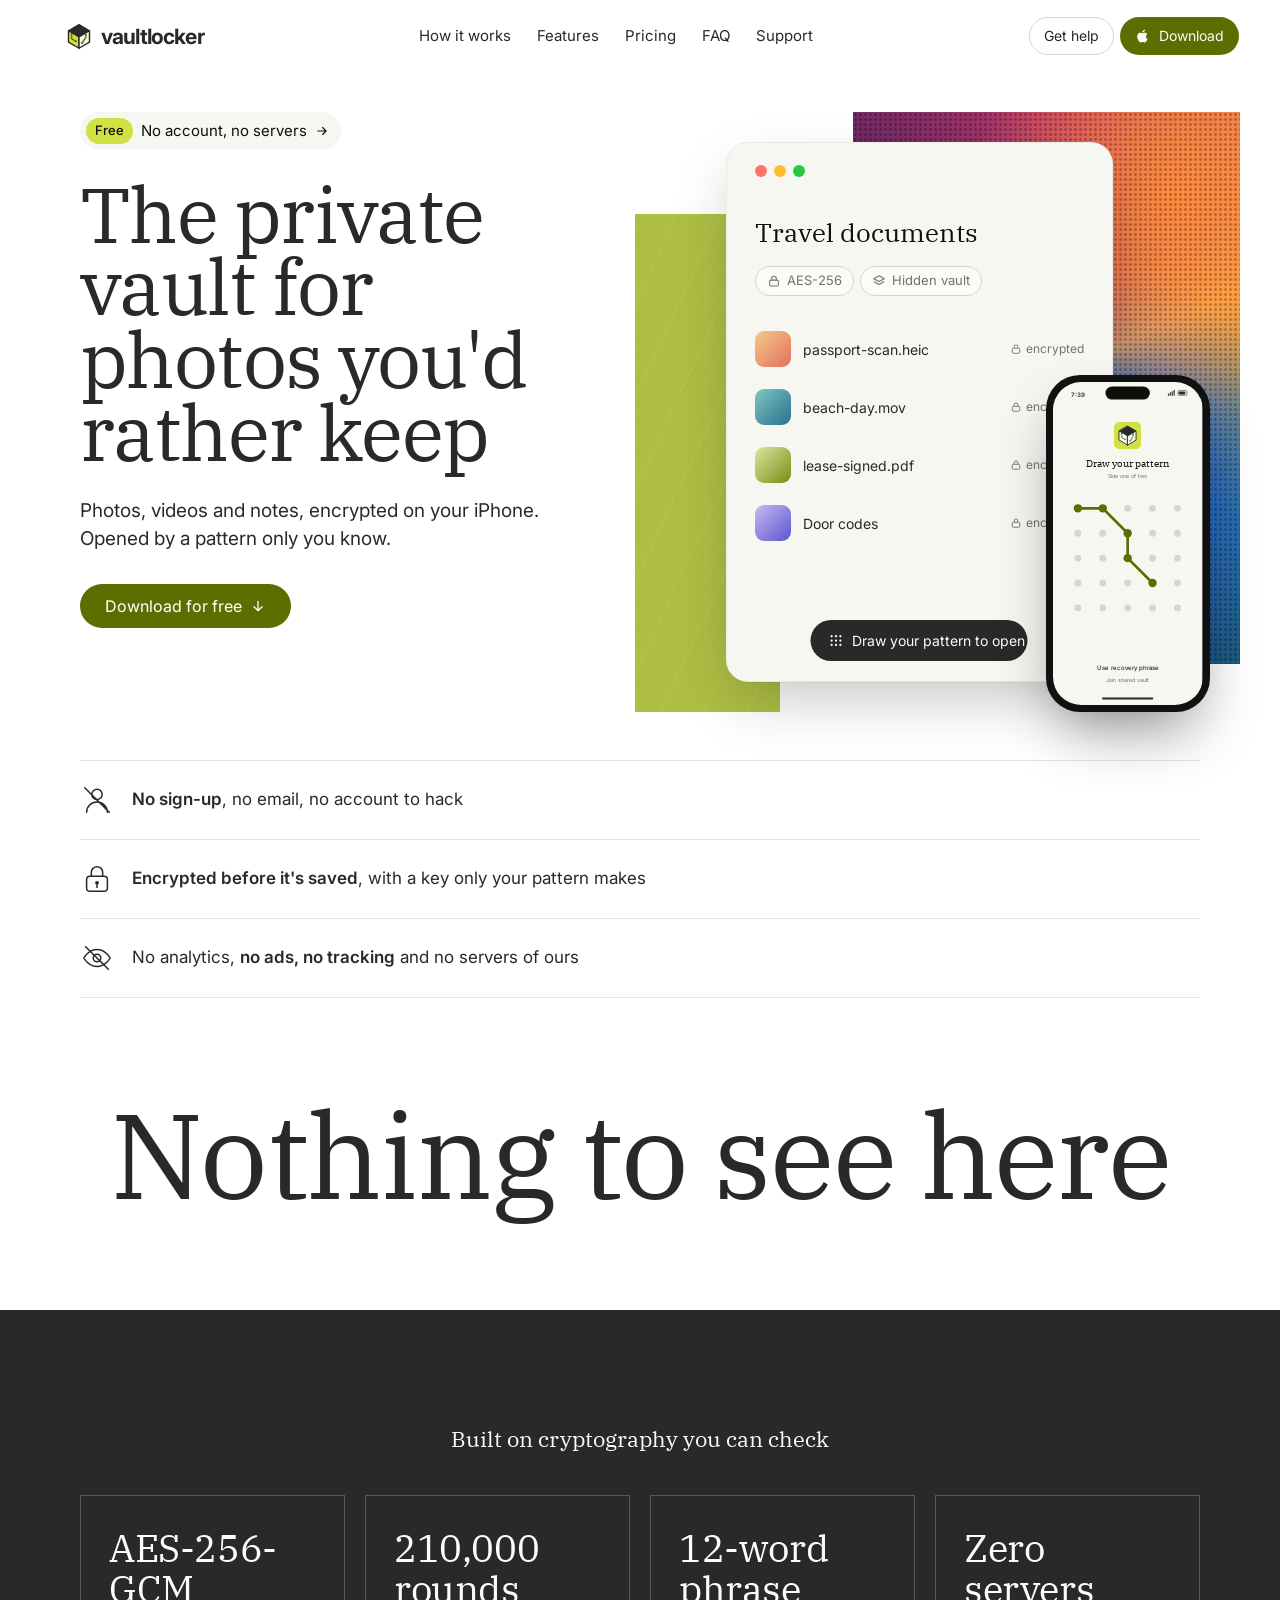
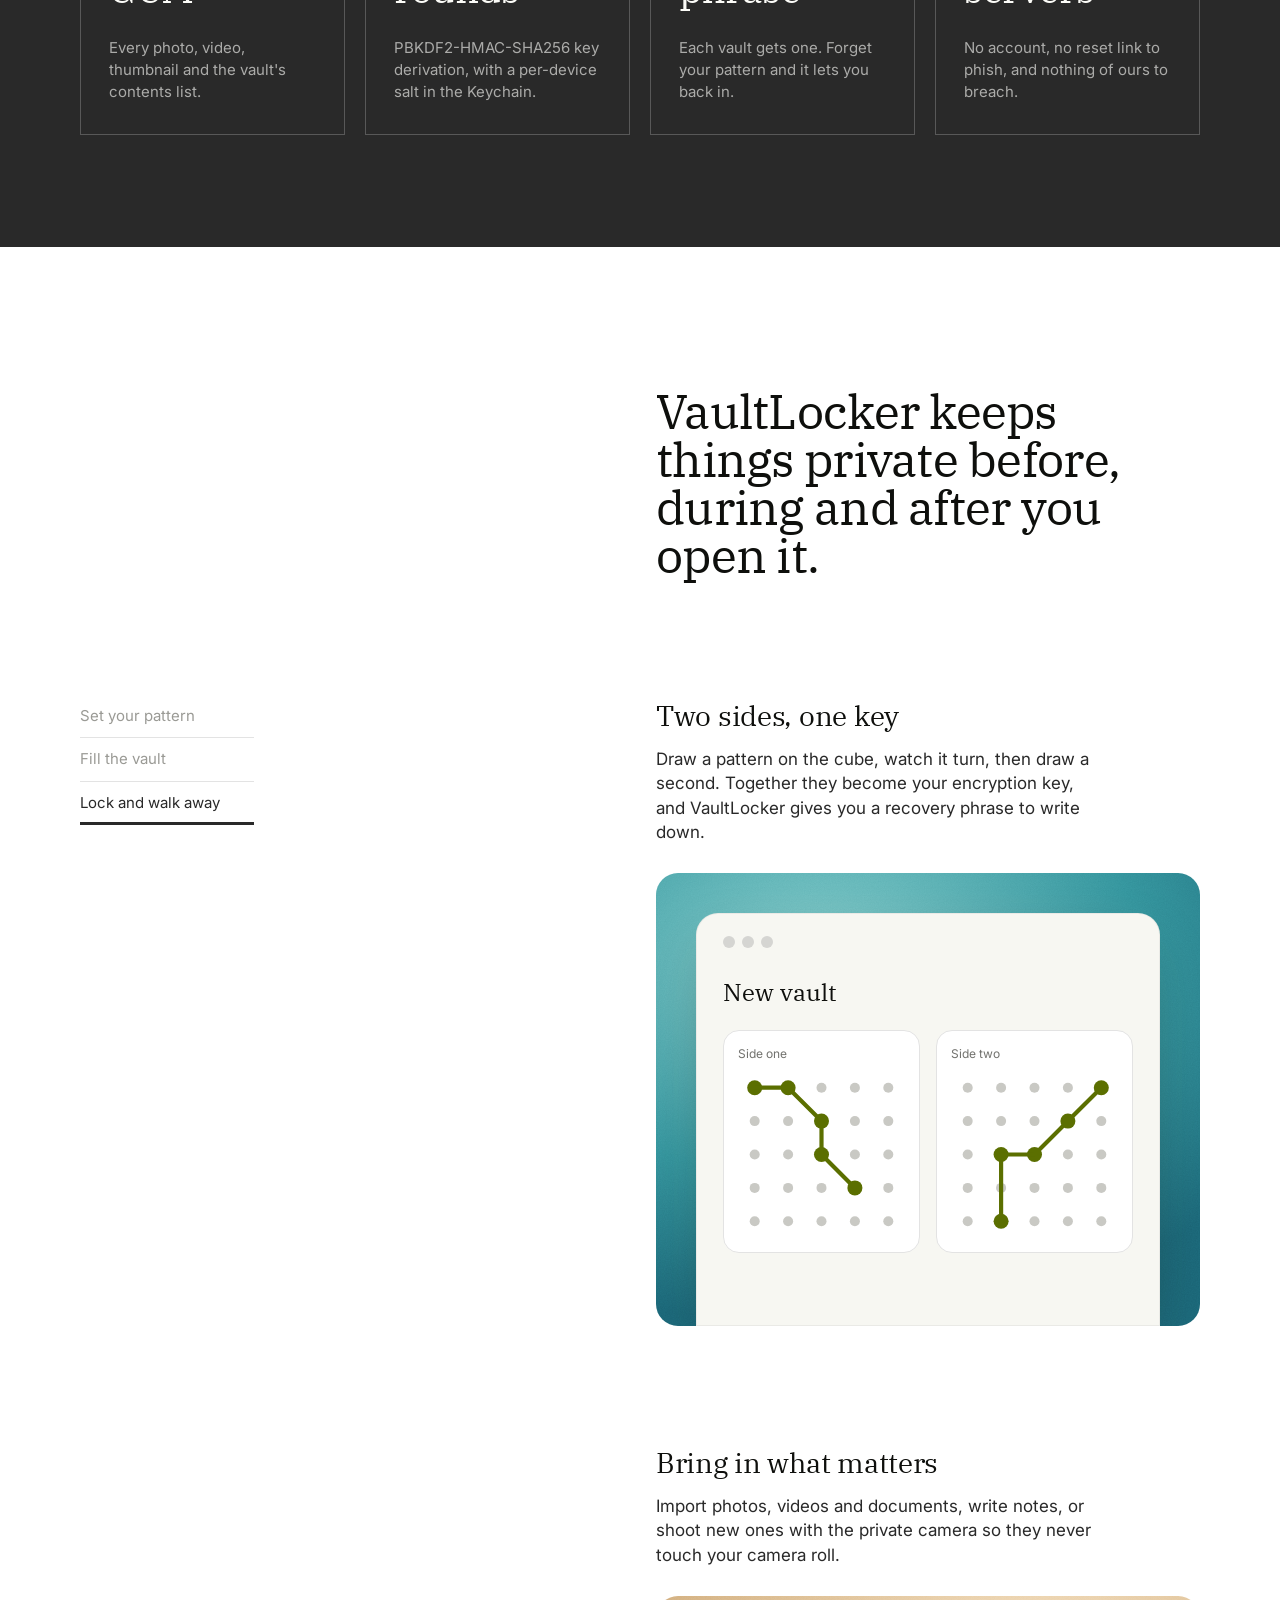
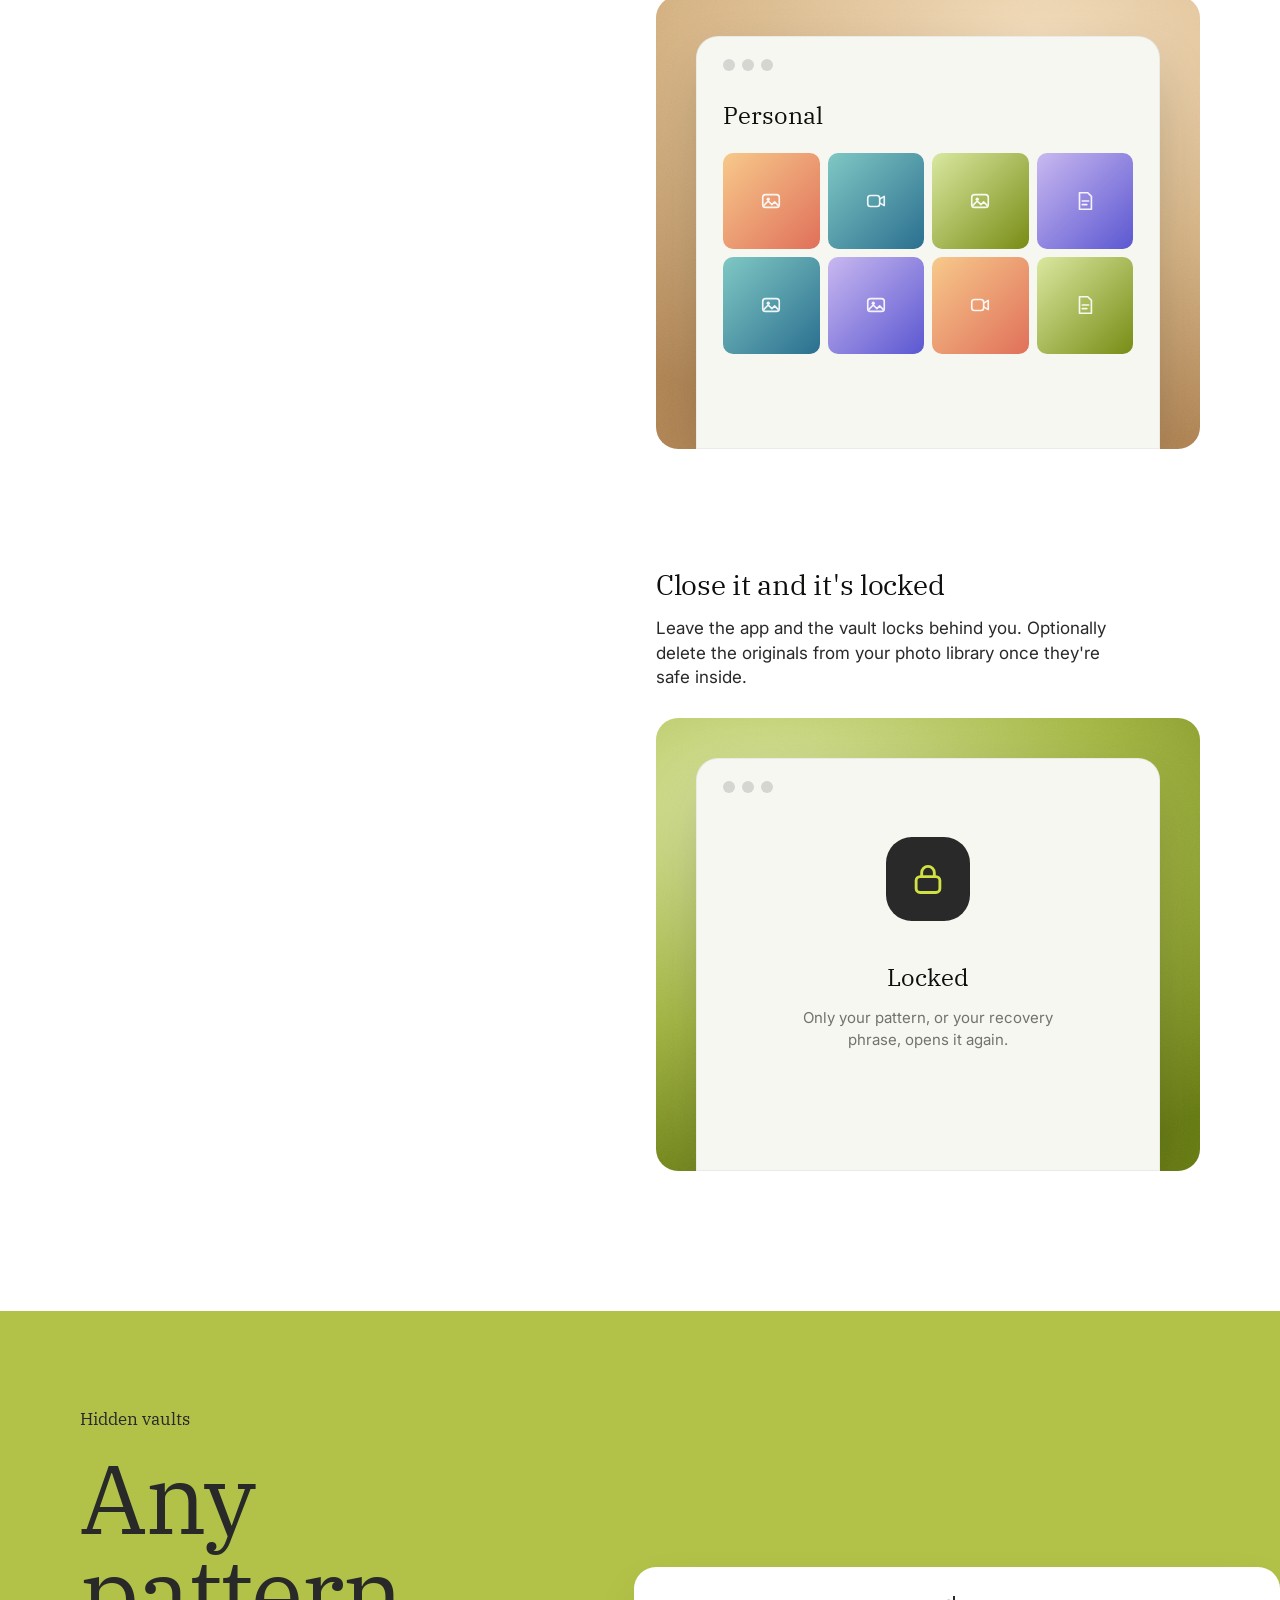
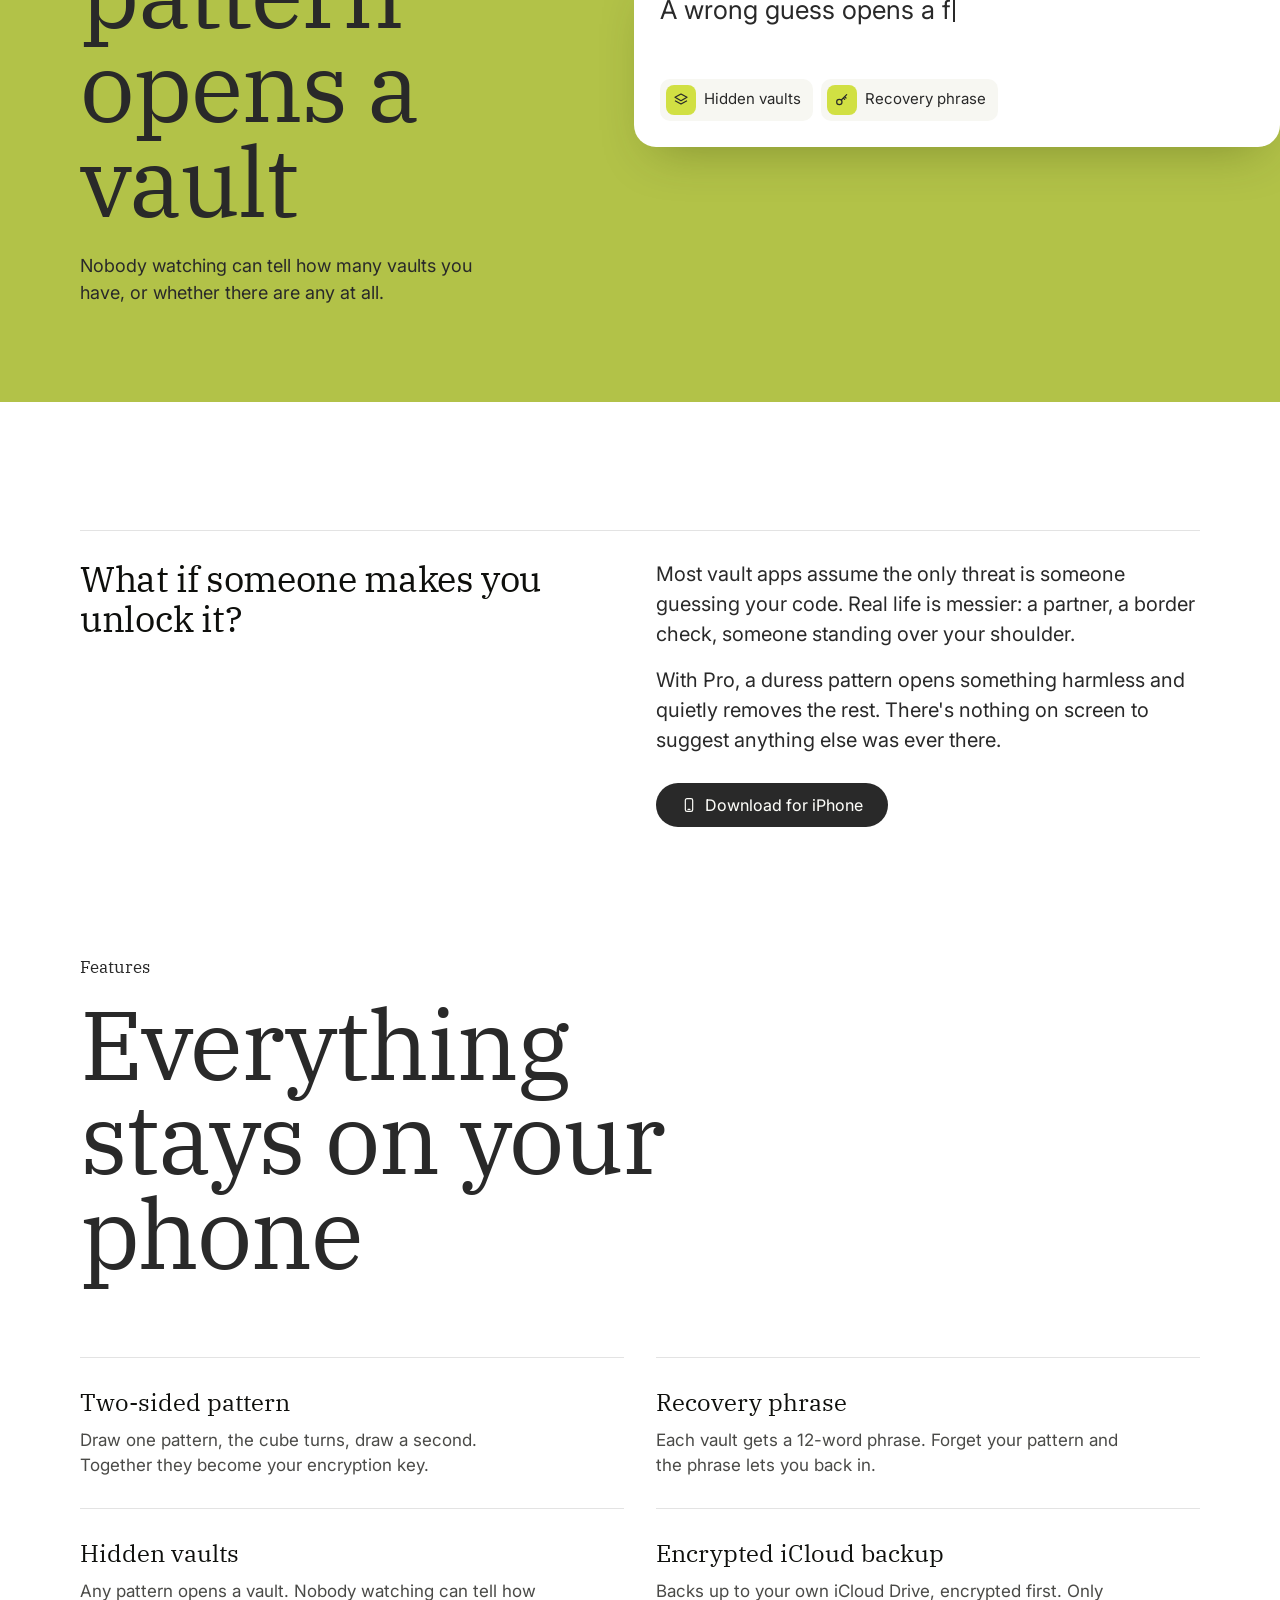
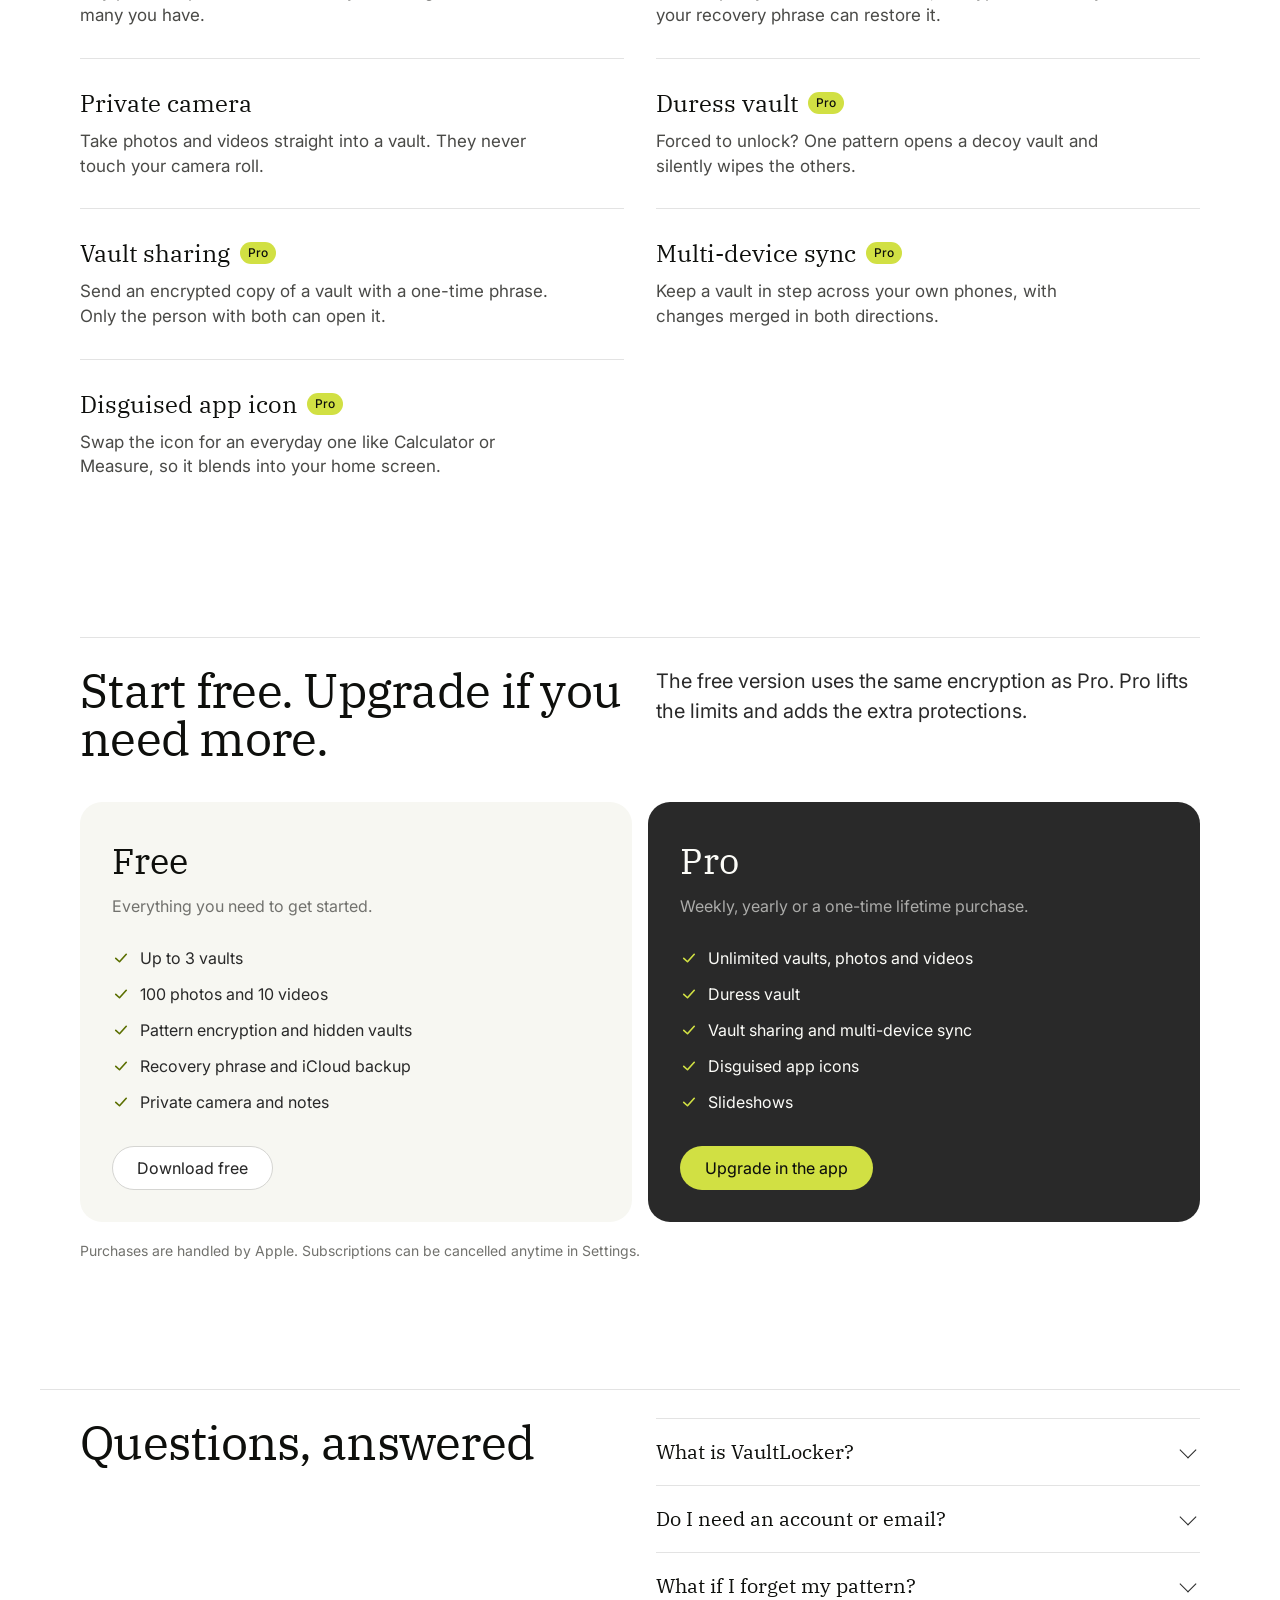
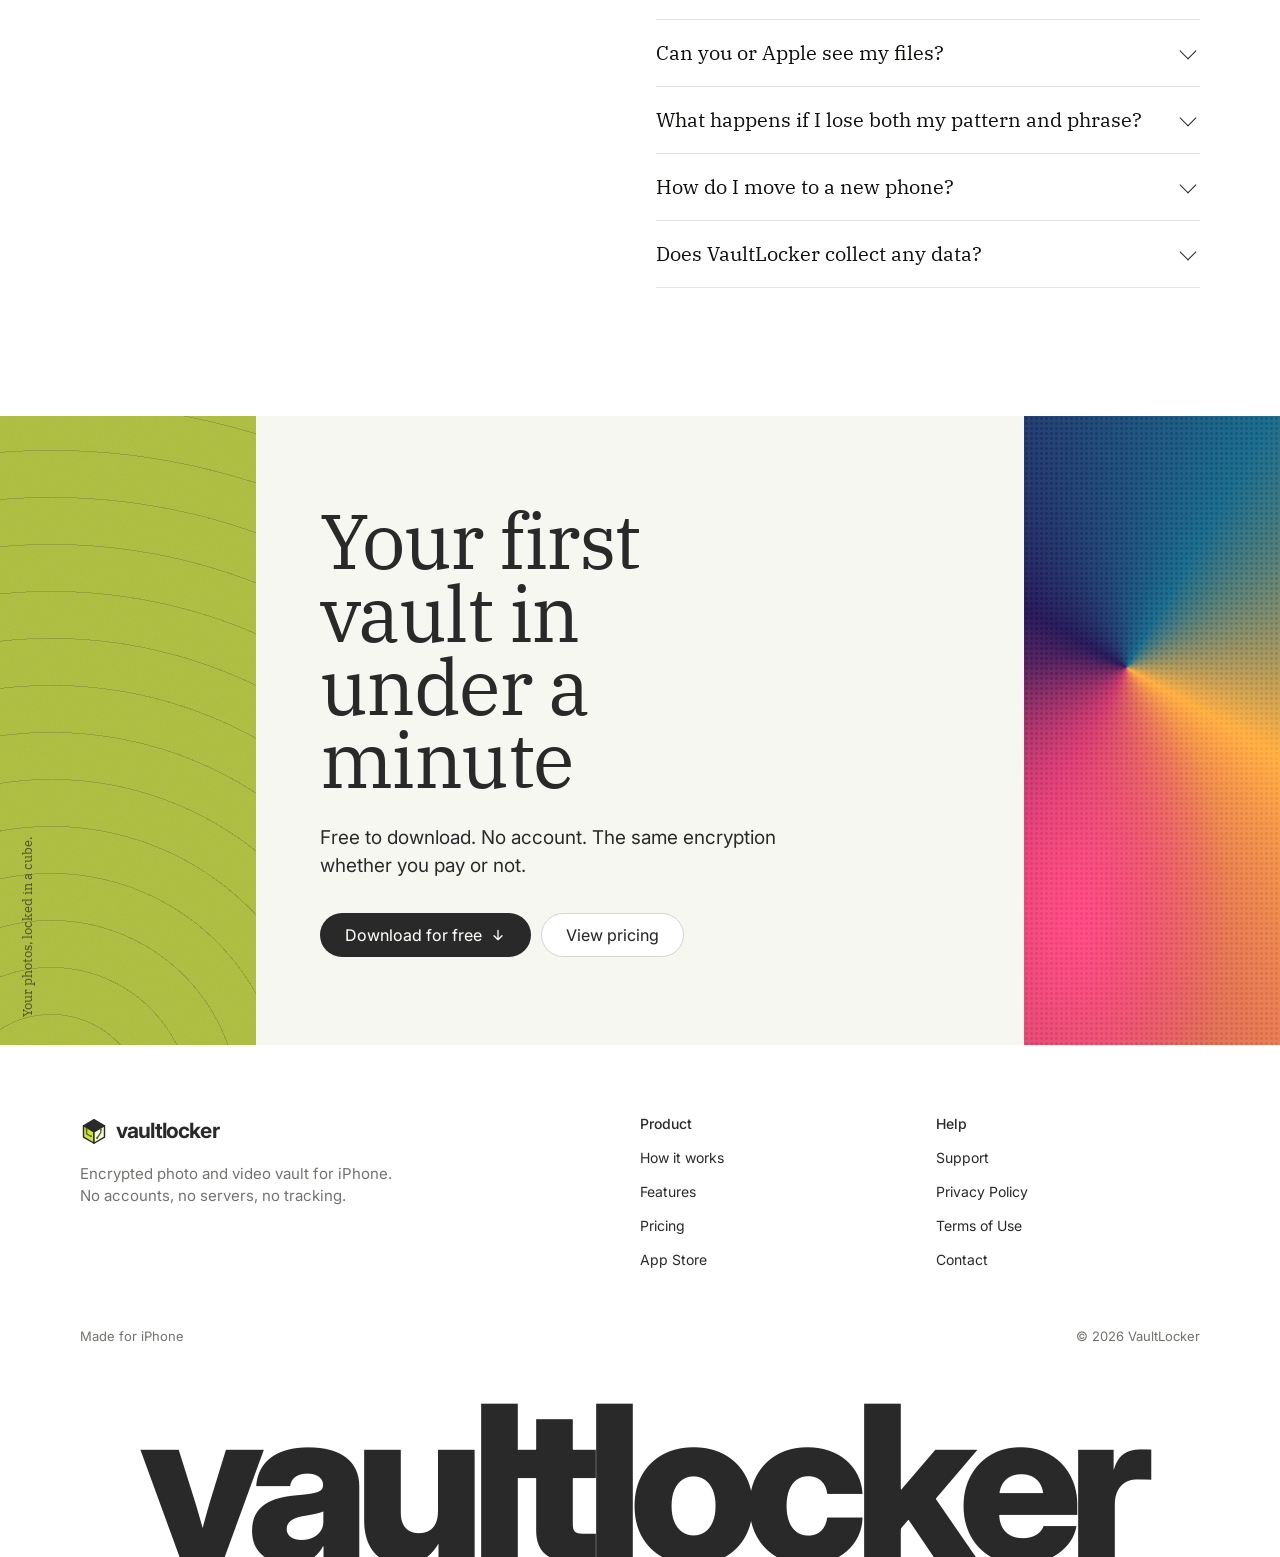
==== commit 810eff08: "adding SEO" ====
--- a/index.html
+++ b/index.html
@@ -5,63 +5,173 @@
   <meta name="viewport" content="width=device-width, initial-scale=1, viewport-fit=cover">
   <title>VaultLocker – Encrypted Photo Vault for iPhone</title>
   <meta name="description" content="VaultLocker keeps your photos, videos and notes encrypted on your iPhone, opened by a two-sided pattern only you know. No account, no servers, no tracking.">
-  <meta name="theme-color" content="#15133d">
-  <link rel="icon" type="image/png" href="assets/favicon.png">
-  <link rel="apple-touch-icon" href="assets/icon.png">
+  <meta name="theme-color" content="#ffffff">
+  <meta name="apple-itunes-app" content="app-id=6830413093">
+  <link rel="canonical" href="https://vaultlockr.com/">
+  <meta property="og:type" content="website">
+  <meta property="og:site_name" content="VaultLocker">
+  <meta property="og:url" content="https://vaultlockr.com/">
+  <meta property="og:title" content="VaultLocker – Encrypted Photo Vault for iPhone">
+  <meta property="og:description" content="VaultLocker keeps your photos, videos and notes encrypted on your iPhone, opened by a two-sided pattern only you know. No account, no servers, no tracking.">
+  <meta property="og:image" content="https://vaultlockr.com/assets/og-image.png">
+  <meta property="og:image:width" content="1200">
+  <meta property="og:image:height" content="630">
+  <meta property="og:image:alt" content="VaultLocker: the private vault for photos you'd rather keep">
+  <meta name="twitter:card" content="summary_large_image">
+  <script type="application/ld+json">
+{
+  "@context": "https://schema.org",
+  "@graph": [
+    {
+      "@type": "Organization",
+      "@id": "https://vaultlockr.com/#org",
+      "name": "VaultLocker",
+      "url": "https://vaultlockr.com/",
+      "logo": "https://vaultlockr.com/assets/icon-v2-180.png",
+      "email": "support@vaultlockr.com",
+      "sameAs": [
+        "https://apps.apple.com/app/id6830413093"
+      ]
+    },
+    {
+      "@type": "WebSite",
+      "@id": "https://vaultlockr.com/#website",
+      "url": "https://vaultlockr.com/",
+      "name": "VaultLocker",
+      "publisher": {
+        "@id": "https://vaultlockr.com/#org"
+      }
+    },
+    {
+      "@type": "MobileApplication",
+      "@id": "https://vaultlockr.com/#app",
+      "name": "VaultLocker",
+      "description": "VaultLocker keeps your photos, videos and notes encrypted on your iPhone, opened by a two-sided pattern only you know. No account, no servers, no tracking.",
+      "url": "https://vaultlockr.com/",
+      "downloadUrl": "https://apps.apple.com/app/id6830413093",
+      "installUrl": "https://apps.apple.com/app/id6830413093",
+      "operatingSystem": "iOS 15.0 or later",
+      "applicationCategory": "MultimediaApplication",
+      "image": "https://vaultlockr.com/assets/og-image.png",
+      "publisher": {
+        "@id": "https://vaultlockr.com/#org"
+      },
+      "offers": {
+        "@type": "Offer",
+        "price": "0",
+        "priceCurrency": "USD",
+        "url": "https://apps.apple.com/app/id6830413093"
+      }
+    },
+    {
+      "@type": "FAQPage",
+      "@id": "https://vaultlockr.com/#faq",
+      "mainEntity": [
+        {
+          "@type": "Question",
+          "name": "What is VaultLocker?",
+          "acceptedAnswer": {
+            "@type": "Answer",
+            "text": "An iPhone app that keeps photos, videos, documents and notes in encrypted vaults, each opened by its own two-sided pattern."
+          }
+        },
+        {
+          "@type": "Question",
+          "name": "Do I need an account or email?",
+          "acceptedAnswer": {
+            "@type": "Answer",
+            "text": "No. There's no sign-up of any kind. Your pattern is the only thing that opens a vault."
+          }
+        },
+        {
+          "@type": "Question",
+          "name": "What if I forget my pattern?",
+          "acceptedAnswer": {
+            "@type": "Answer",
+            "text": "Tap Use recovery phrase on the lock screen, enter the vault's 12-word phrase, and set a new pattern. Your files stay as they are."
+          }
+        },
+        {
+          "@type": "Question",
+          "name": "Can you or Apple see my files?",
+          "acceptedAnswer": {
+            "@type": "Answer",
+            "text": "No. Files are encrypted on your iPhone with a key derived from your pattern. We have no servers, and iCloud backups are encrypted before they're uploaded."
+          }
+        },
+        {
+          "@type": "Question",
+          "name": "What happens if I lose both my pattern and phrase?",
+          "acceptedAnswer": {
+            "@type": "Answer",
+            "text": "The vault can't be opened by anyone, including us. That's the trade-off of having no back door, so keep your phrase somewhere safe, away from your phone."
+          }
+        },
+        {
+          "@type": "Question",
+          "name": "How do I move to a new phone?",
+          "acceptedAnswer": {
+            "@type": "Answer",
+            "text": "Turn on Encrypted Backup, then on the new phone choose Restore from iCloud backup and enter the vault's recovery phrase. Full steps are on the support page."
+          }
+        },
+        {
+          "@type": "Question",
+          "name": "Does VaultLocker collect any data?",
+          "acceptedAnswer": {
+            "@type": "Answer",
+            "text": "No. No analytics, no ads, no tracking. Read the privacy policy for the details."
+          }
+        }
+      ]
+    }
+  ]
+}
+  </script>
+  <link rel="icon" type="image/svg+xml" href="assets/icon-v2.svg">
+  <link rel="icon" type="image/png" href="assets/favicon-v2.png">
+  <link rel="apple-touch-icon" href="assets/icon-v2-180.png">
   <link rel="preconnect" href="https://fonts.googleapis.com">
   <link rel="preconnect" href="https://fonts.gstatic.com" crossorigin>
-  <link rel="stylesheet" href="https://fonts.googleapis.com/css2?family=Inter:wght@400;500;600;700&family=Space+Grotesk:wght@500;600;700&display=swap">
-  <link rel="stylesheet" href="style.css">
-  <script>
-    // Runs before first paint so a stored or OS-preferred theme never flashes.
-    (function () {
-      var t = null;
-      try { t = localStorage.getItem('theme'); } catch (e) {}
-      if (!t) t = window.matchMedia && matchMedia('(prefers-color-scheme: light)').matches ? 'light' : 'dark';
-      document.documentElement.setAttribute('data-theme', t);
-    })();
-  </script>
+  <link rel="stylesheet" href="https://fonts.googleapis.com/css2?family=IBM+Plex+Serif:wght@400;500&family=Inter:wght@400;500;600;700;800&display=swap">
+  <link rel="stylesheet" href="home.css">
 </head>
 <body>
 <svg width="0" height="0" style="position:absolute" aria-hidden="true">
-  <symbol id="i-check" viewBox="0 0 24 24"><path d="M5 12.5 10 17l9-10" fill="none" stroke="currentColor" stroke-width="2.4" stroke-linecap="round" stroke-linejoin="round"/></symbol>
-  <symbol id="i-lock" viewBox="0 0 24 24"><rect x="4.5" y="10.5" width="15" height="10" rx="2.5" fill="none" stroke="currentColor" stroke-width="2"/><path d="M8 10.5V8a4 4 0 0 1 8 0v2.5" fill="none" stroke="currentColor" stroke-width="2"/></symbol>
-  <symbol id="i-grid" viewBox="0 0 24 24"><g fill="currentColor"><circle cx="5" cy="5" r="2"/><circle cx="12" cy="5" r="2"/><circle cx="19" cy="5" r="2"/><circle cx="5" cy="12" r="2"/><circle cx="12" cy="12" r="2"/><circle cx="19" cy="12" r="2"/><circle cx="5" cy="19" r="2"/><circle cx="12" cy="19" r="2"/><circle cx="19" cy="19" r="2"/></g><path d="M5 5h7v7h7v7" fill="none" stroke="currentColor" stroke-width="1.6"/></symbol>
-  <symbol id="i-key" viewBox="0 0 24 24"><circle cx="8" cy="15" r="4" fill="none" stroke="currentColor" stroke-width="2"/><path d="m11 12 8-8m-3 3 2 2m-4 0 2 2" fill="none" stroke="currentColor" stroke-width="2" stroke-linecap="round"/></symbol>
-  <symbol id="i-layers" viewBox="0 0 24 24"><path d="m12 3 9 5-9 5-9-5zM3 13l9 5 9-5" fill="none" stroke="currentColor" stroke-width="2" stroke-linejoin="round"/></symbol>
-  <symbol id="i-alert" viewBox="0 0 24 24"><path d="M12 3 2.5 20h19z" fill="none" stroke="currentColor" stroke-width="2" stroke-linejoin="round"/><path d="M12 10v4m0 3v.01" stroke="currentColor" stroke-width="2" stroke-linecap="round"/></symbol>
-  <symbol id="i-cloud" viewBox="0 0 24 24"><path d="M7 18a4.5 4.5 0 0 1-.6-8.96A6 6 0 0 1 18 10a4 4 0 0 1 0 8z" fill="none" stroke="currentColor" stroke-width="2" stroke-linejoin="round"/><path d="M10 14.5h4v-2a2 2 0 0 0-4 0z" fill="currentColor"/></symbol>
-  <symbol id="i-share" viewBox="0 0 24 24"><circle cx="6" cy="12" r="2.5" fill="none" stroke="currentColor" stroke-width="2"/><circle cx="18" cy="6" r="2.5" fill="none" stroke="currentColor" stroke-width="2"/><circle cx="18" cy="18" r="2.5" fill="none" stroke="currentColor" stroke-width="2"/><path d="m8.2 10.8 7.6-3.6m-7.6 6 7.6 3.6" stroke="currentColor" stroke-width="2"/></symbol>
-  <symbol id="i-sync" viewBox="0 0 24 24"><path d="M4 12a8 8 0 0 1 14-5.3M20 12a8 8 0 0 1-14 5.3" fill="none" stroke="currentColor" stroke-width="2" stroke-linecap="round"/><path d="M18 3v4h-4M6 21v-4h4" fill="none" stroke="currentColor" stroke-width="2" stroke-linecap="round" stroke-linejoin="round"/></symbol>
-  <symbol id="i-camera" viewBox="0 0 24 24"><path d="M4 8h3l2-3h6l2 3h3v11H4z" fill="none" stroke="currentColor" stroke-width="2" stroke-linejoin="round"/><circle cx="12" cy="13" r="3.5" fill="none" stroke="currentColor" stroke-width="2"/></symbol>
-  <symbol id="i-mask" viewBox="0 0 24 24"><rect x="4" y="4" width="16" height="16" rx="4" fill="none" stroke="currentColor" stroke-width="2"/><path d="M8 9h8M8 12h2m2 0h2m2 0h0M8 15h2m2 0h2" stroke="currentColor" stroke-width="2" stroke-linecap="round"/></symbol>
-  <symbol id="i-note" viewBox="0 0 24 24"><path d="M6 3h9l4 4v14H6z" fill="none" stroke="currentColor" stroke-width="2" stroke-linejoin="round"/><path d="M9 12h7M9 16h5" stroke="currentColor" stroke-width="2" stroke-linecap="round"/></symbol>
-  <symbol id="i-user-off" viewBox="0 0 24 24"><circle cx="12" cy="8" r="3.5" fill="none" stroke="currentColor" stroke-width="2"/><path d="M5 20a7 7 0 0 1 14 0M3 3l18 18" fill="none" stroke="currentColor" stroke-width="2" stroke-linecap="round"/></symbol>
-  <symbol id="i-eye-off" viewBox="0 0 24 24"><path d="M3 12s3.5-6 9-6 9 6 9 6-3.5 6-9 6-9-6-9-6z" fill="none" stroke="currentColor" stroke-width="2"/><circle cx="12" cy="12" r="2.5" fill="none" stroke="currentColor" stroke-width="2"/><path d="M4 4l16 16" stroke="currentColor" stroke-width="2" stroke-linecap="round"/></symbol>
-  <symbol id="i-download" viewBox="0 0 24 24"><path d="M12 4v11m-5-5 5 5 5-5M5 20h14" fill="none" stroke="currentColor" stroke-width="2.2" stroke-linecap="round" stroke-linejoin="round"/></symbol>
+  <symbol id="i-check" viewBox="0 0 24 24"><path d="M5 12.5 10 17l9-10" fill="none" stroke="currentColor" stroke-width="2.2" stroke-linecap="round" stroke-linejoin="round"/></symbol>
+  <symbol id="i-lock" viewBox="0 0 24 24"><rect x="4.5" y="10.5" width="15" height="10" rx="2.5" fill="none" stroke="currentColor" stroke-width="1.8"/><path d="M8 10.5V8a4 4 0 0 1 8 0v2.5" fill="none" stroke="currentColor" stroke-width="1.8"/></symbol>
+  <symbol id="i-arrow" viewBox="0 0 24 24"><path d="M5 12h14m-6-6 6 6-6 6" fill="none" stroke="currentColor" stroke-width="2" stroke-linecap="round" stroke-linejoin="round"/></symbol>
+  <symbol id="i-down" viewBox="0 0 24 24"><path d="M12 5v14m-6-6 6 6 6-6" fill="none" stroke="currentColor" stroke-width="2" stroke-linecap="round" stroke-linejoin="round"/></symbol>
+  <symbol id="i-apple" viewBox="0 0 24 24"><path fill="currentColor" d="M16.4 12.6c0-2.4 2-3.6 2.1-3.7-1.1-1.7-2.9-1.9-3.5-1.9-1.5-.2-2.9.9-3.7.9-.8 0-1.9-.9-3.2-.8-1.6 0-3.2 1-4 2.4-1.7 3-.4 7.4 1.2 9.8.8 1.2 1.8 2.5 3 2.4 1.2 0 1.7-.8 3.1-.8 1.5 0 1.9.8 3.2.8 1.3 0 2.2-1.2 3-2.4.9-1.4 1.3-2.7 1.3-2.8-.1 0-2.5-1-2.5-3.9zM14 5.4c.7-.8 1.1-1.9 1-3-1 0-2.1.7-2.8 1.5-.6.7-1.2 1.8-1 2.9 1 .1 2.1-.6 2.8-1.4z"/></symbol>
+  <symbol id="i-user-off" viewBox="0 0 36 36"><circle cx="18" cy="12" r="5.5" fill="none" stroke="currentColor" stroke-width="1.6"/><path d="M7 31a11 11 0 0 1 22 0M5 5l26 26" fill="none" stroke="currentColor" stroke-width="1.6" stroke-linecap="round"/></symbol>
+  <symbol id="i-padlock" viewBox="0 0 36 36"><rect x="7" y="15" width="22" height="16" rx="3.5" fill="none" stroke="currentColor" stroke-width="1.6"/><path d="M12 15v-4a6 6 0 0 1 12 0v4" fill="none" stroke="currentColor" stroke-width="1.6"/><circle cx="18" cy="22" r="2" fill="currentColor"/><path d="M18 24v3" stroke="currentColor" stroke-width="1.6" stroke-linecap="round"/></symbol>
+  <symbol id="i-eye-off" viewBox="0 0 36 36"><path d="M4 18s5-9 14-9 14 9 14 9-5 9-14 9S4 18 4 18z" fill="none" stroke="currentColor" stroke-width="1.6"/><circle cx="18" cy="18" r="4" fill="none" stroke="currentColor" stroke-width="1.6"/><path d="M6 6l24 24" stroke="currentColor" stroke-width="1.6" stroke-linecap="round"/></symbol>
+  <symbol id="i-photo" viewBox="0 0 24 24"><rect x="3" y="5" width="18" height="14" rx="3" fill="none" stroke="currentColor" stroke-width="1.8"/><circle cx="9" cy="10" r="1.8" fill="currentColor"/><path d="m4 17 5-5 4 4 3-3 4 4" fill="none" stroke="currentColor" stroke-width="1.8" stroke-linejoin="round"/></symbol>
+  <symbol id="i-video" viewBox="0 0 24 24"><rect x="3" y="6" width="13" height="12" rx="3" fill="none" stroke="currentColor" stroke-width="1.8"/><path d="m16 10 5-3v10l-5-3" fill="none" stroke="currentColor" stroke-width="1.8" stroke-linejoin="round"/></symbol>
+  <symbol id="i-note" viewBox="0 0 24 24"><path d="M6 3h9l4 4v14H6z" fill="none" stroke="currentColor" stroke-width="1.8" stroke-linejoin="round"/><path d="M9 12h7M9 16h5" stroke="currentColor" stroke-width="1.8" stroke-linecap="round"/></symbol>
+  <symbol id="i-layers" viewBox="0 0 24 24"><path d="m12 3 9 5-9 5-9-5zM3 13l9 5 9-5" fill="none" stroke="currentColor" stroke-width="1.8" stroke-linejoin="round"/></symbol>
+  <symbol id="i-grid" viewBox="0 0 24 24"><g fill="currentColor"><circle cx="5" cy="5" r="1.8"/><circle cx="12" cy="5" r="1.8"/><circle cx="19" cy="5" r="1.8"/><circle cx="5" cy="12" r="1.8"/><circle cx="12" cy="12" r="1.8"/><circle cx="19" cy="12" r="1.8"/><circle cx="5" cy="19" r="1.8"/><circle cx="12" cy="19" r="1.8"/><circle cx="19" cy="19" r="1.8"/></g></symbol>
+  <symbol id="i-key" viewBox="0 0 24 24"><circle cx="8" cy="15" r="4" fill="none" stroke="currentColor" stroke-width="1.8"/><path d="m11 12 8-8m-3 3 2 2m-4 0 2 2" fill="none" stroke="currentColor" stroke-width="1.8" stroke-linecap="round"/></symbol>
+  <symbol id="i-phone" viewBox="0 0 24 24"><rect x="6.5" y="2.5" width="11" height="19" rx="2.5" fill="none" stroke="currentColor" stroke-width="1.8"/><path d="M10.5 18.5h3" stroke="currentColor" stroke-width="1.8" stroke-linecap="round"/></symbol>
 </svg>
 
 <a class="skip" href="#main">Skip to main content</a>
 
 <header class="site-header">
-  <div class="container nav-inner">
-    <a href="index.html" class="logo"><img src="assets/icon.png" alt="" width="32" height="32"><span>VaultLocker</span></a>
+  <div class="nav">
+    <a href="index.html" class="logo"><img src="assets/logo-mark.svg" alt="" width="28" height="28">vaultlocker</a>
     <nav id="primary-nav" class="nav-links" aria-label="Primary">
+      <a href="#how-it-works">How it works</a>
       <a href="#features">Features</a>
-      <a href="#how-it-works">How It Works</a>
-      <a href="#security">Security</a>
       <a href="#pricing">Pricing</a>
       <a href="#faq">FAQ</a>
       <a href="support.html">Support</a>
     </nav>
     <div class="nav-actions">
-      <button class="icon-btn theme-toggle" type="button" aria-label="Toggle light and dark theme">
-        <svg class="moon" viewBox="0 0 24 24"><path d="M20 14.5A8 8 0 0 1 9.5 4a8 8 0 1 0 10.5 10.5z" fill="none" stroke="currentColor" stroke-width="2" stroke-linejoin="round"/></svg>
-        <svg class="sun" viewBox="0 0 24 24"><circle cx="12" cy="12" r="4" fill="none" stroke="currentColor" stroke-width="2"/><path d="M12 2v2m0 16v2M2 12h2m16 0h2M4.9 4.9l1.4 1.4m11.4 11.4 1.4 1.4M4.9 19.1l1.4-1.4M17.7 6.3l1.4-1.4" stroke="currentColor" stroke-width="2" stroke-linecap="round"/></svg>
-      </button>
-      <a class="btn btn-primary btn-sm" href="https://apps.apple.com/app/idAPP_STORE_ID">Get the App</a>
-      <button class="icon-btn menu-toggle" type="button" aria-label="Open menu" aria-controls="primary-nav" aria-expanded="false">
-        <svg viewBox="0 0 24 24"><path d="M4 7h16M4 12h16M4 17h16" stroke="currentColor" stroke-width="2" stroke-linecap="round"/></svg>
+      <a class="btn btn-line btn-sm" href="support.html">Get help</a>
+      <a class="btn btn-olive btn-sm" href="https://apps.apple.com/app/id6830413093"><svg class="ic"><use href="#i-apple"/></svg>Download</a>
+      <button class="menu-toggle" type="button" aria-label="Open menu" aria-controls="primary-nav" aria-expanded="false">
+        <svg viewBox="0 0 24 24"><path d="M4 8h16M4 16h16" stroke="currentColor" stroke-width="1.8" stroke-linecap="round"/></svg>
       </button>
     </div>
   </div>
@@ -71,204 +181,232 @@
 
   <!-- Hero -->
   <section class="hero">
-    <div class="container hero-grid">
-      <div>
-        <div class="pill">AES-256 encryption <span class="dot"></span> On-device only <span class="dot"></span> No account</div>
-        <h1>Your private photos, <span class="accent">locked in a cube.</span></h1>
-        <p class="lead">VaultLocker encrypts your photos, videos and notes on your iPhone and opens them with a two-sided pattern only you know. No sign-up, no email, no servers.</p>
-        <div class="hero-cta">
-          <a class="btn btn-primary" href="https://apps.apple.com/app/idAPP_STORE_ID"><svg><use href="#i-download"/></svg>Download on the App Store</a>
-          <a class="btn btn-ghost" href="#how-it-works">See how it works</a>
-        </div>
-        <div class="microline">
-          <span><svg><use href="#i-check"/></svg>Free to start</span>
-          <span><svg><use href="#i-check"/></svg>No account needed</span>
-          <span><svg><use href="#i-check"/></svg>Files never leave unencrypted</span>
-        </div>
-      </div>
-      <div class="phone-wrap">
-        <div class="phone"><img src="assets/screen-lock.png" alt="VaultLocker lock screen: draw your pattern on a five by five grid of dots" width="900" height="1957"></div>
-        <div class="float-chip one"><svg><use href="#i-lock"/></svg>AES-256-GCM</div>
-        <div class="float-chip two"><svg><use href="#i-layers"/></svg>Hidden vaults</div>
-      </div>
-    </div>
-  </section>
-
-  <!-- Trust strip -->
-  <section class="trust">
-    <div class="container trust-inner">
-      <p>VaultLocker is a private vault for the things that shouldn't sit in your camera roll. Everything is encrypted before it's saved, and nobody else holds a key, including us.</p>
-      <div class="chips">
-        <span class="chip"><svg><use href="#i-user-off"/></svg>No accounts</span>
-        <span class="chip"><svg><use href="#i-eye-off"/></svg>No tracking</span>
-        <span class="chip"><svg><use href="#i-lock"/></svg>No back doors</span>
+    <div class="wrap">
+      <div class="hero-grid">
+        <div>
+          <a class="badge" href="#how-it-works"><b>Free</b>No account, no servers <svg class="ic"><use href="#i-arrow"/></svg></a>
+          <h1>The private vault for photos you'd rather keep</h1>
+          <p class="hero-sub">Photos, videos and notes, encrypted on your iPhone.<br>Opened by a pattern only you know.</p>
+          <div class="hero-cta">
+            <a class="btn btn-olive" href="https://apps.apple.com/app/id6830413093">Download for free <svg class="ic"><use href="#i-down"/></svg></a>
+          </div>
+        </div>
+
+        <div class="hero-art" aria-hidden="true">
+          <div class="art-photo"></div>
+          <div class="art-lime"></div>
+          <div class="window art-window">
+            <div class="dots"><i></i><i></i><i></i></div>
+            <h3>Travel documents</h3>
+            <div class="chips">
+              <span class="chip"><svg class="ic"><use href="#i-lock"/></svg>AES-256</span>
+              <span class="chip"><svg class="ic"><use href="#i-layers"/></svg>Hidden vault</span>
+            </div>
+            <ul class="files">
+              <li><span class="thumb t1"></span>passport-scan.heic<small><svg class="ic"><use href="#i-lock"/></svg>encrypted</small></li>
+              <li><span class="thumb t2"></span>beach-day.mov<small><svg class="ic"><use href="#i-lock"/></svg>encrypted</small></li>
+              <li><span class="thumb t3"></span>lease-signed.pdf<small><svg class="ic"><use href="#i-lock"/></svg>encrypted</small></li>
+              <li><span class="thumb t4"></span>Door codes<small><svg class="ic"><use href="#i-lock"/></svg>encrypted</small></li>
+            </ul>
+            <span class="pill-dark"><svg class="ic"><use href="#i-grid"/></svg>Draw your pattern to open</span>
+          </div>
+          <div class="art-phone">
+            <!-- The lock screen redrawn in the site's palette rather than a
+                 screenshot, so it can use the page's own fonts and animate. -->
+            <svg class="lock-screen" viewBox="0 0 390 844">
+              <rect width="390" height="844" fill="#f7f7f2"/>
+              <text x="48" y="38" font-family="Inter, sans-serif" font-weight="600" font-size="16" fill="#292929">7:39</text>
+              <rect x="137" y="12" width="116" height="34" rx="17" fill="#0e0f0c"/>
+              <g fill="#292929"><rect x="300" y="30" width="3" height="6" rx="1"/><rect x="305" y="27" width="3" height="9" rx="1"/><rect x="310" y="24" width="3" height="12" rx="1"/><rect x="315" y="21" width="3" height="15" rx="1"/></g>
+              <rect x="326" y="22" width="24" height="13" rx="4" fill="none" stroke="#292929" stroke-width="1.4"/><rect x="328.5" y="24.5" width="17" height="8" rx="2" fill="#292929"/>
+              <image href="assets/icon-v2.svg" x="159" y="104" width="72" height="72"/>
+              <text x="195" y="222" text-anchor="middle" font-family="'IBM Plex Serif', Georgia, serif" font-size="27" fill="#0e0f0c">Draw your pattern</text>
+              <text x="195" y="250" text-anchor="middle" font-family="Inter, sans-serif" font-size="14" fill="#72726e">Side one of two</text>
+              <g class="ls-dots" fill="#d5d5d2"></g>
+              <polyline class="ls-trace" points="65,330 130,330 195,395 195,460 260,525" fill="none" stroke="#5b6f00" stroke-width="7" stroke-linecap="round" stroke-linejoin="round" pathLength="100"/>
+              <text x="195" y="752" text-anchor="middle" font-family="Inter, sans-serif" font-weight="500" font-size="16" fill="#292929">Use recovery phrase</text>
+              <text x="195" y="784" text-anchor="middle" font-family="Inter, sans-serif" font-size="14" fill="#72726e">Join shared vault</text>
+              <rect x="128" y="824" width="134" height="5" rx="2.5" fill="#292929"/>
+            </svg>
+          </div>
+        </div>
+      </div>
+
+      <div class="promises">
+        <ul>
+          <li><svg class="ic"><use href="#i-user-off"/></svg><span><b>No sign-up</b>, no email, no account to hack</span></li>
+          <li><svg class="ic"><use href="#i-padlock"/></svg><span><b>Encrypted before it's saved</b>, with a key only your pattern makes</span></li>
+          <li><svg class="ic"><use href="#i-eye-off"/></svg><span>No analytics, <b>no ads, no tracking</b> and no servers of ours</span></li>
+        </ul>
+      </div>
+    </div>
+  </section>
+
+  <h2 class="giant reveal">Nothing to see here</h2>
+
+  <!-- Spec band -->
+  <section class="dark" id="security">
+    <div class="wrap">
+      <h2 class="dark-title">Built on cryptography you can check</h2>
+      <div class="specs">
+        <div class="spec reveal"><strong>AES-256-GCM</strong><span>Every photo, video, thumbnail and the vault's contents list.</span></div>
+        <div class="spec reveal"><strong>210,000 rounds</strong><span>PBKDF2-HMAC-SHA256 key derivation, with a per-device salt in the Keychain.</span></div>
+        <div class="spec reveal"><strong>12-word phrase</strong><span>Each vault gets one. Forget your pattern and it lets you back in.</span></div>
+        <div class="spec reveal"><strong>Zero servers</strong><span>No account, no reset link to phish, and nothing of ours to breach.</span></div>
+      </div>
+    </div>
+  </section>
+
+  <!-- How it works -->
+  <section class="flow" id="how-it-works">
+    <div class="wrap">
+      <div class="flow-head reveal">
+        <h2>VaultLocker keeps things private before, during and after you open it.</h2>
+      </div>
+      <div class="flow-grid">
+        <nav class="flow-nav" aria-label="Steps">
+          <a href="#step-pattern" class="active">Set your pattern</a>
+          <a href="#step-fill">Fill the vault</a>
+          <a href="#step-lock">Lock and walk away</a>
+        </nav>
+        <div class="flow-steps">
+          <article class="flow-step" id="step-pattern">
+            <h3>Two sides, one key</h3>
+            <p>Draw a pattern on the cube, watch it turn, then draw a second. Together they become your encryption key, and VaultLocker gives you a recovery phrase to write down.</p>
+            <div class="scene scene-sea" aria-hidden="true">
+              <div class="window">
+                <div class="dots mute"><i></i><i></i><i></i></div>
+                <h4>New vault</h4>
+                <div class="cube-faces">
+                  <div class="face"><small>Side one</small><svg viewBox="0 0 200 200" data-path="20,20 60,20 100,60 100,100 140,140"></svg></div>
+                  <div class="face"><small>Side two</small><svg viewBox="0 0 200 200" data-path="180,20 140,60 100,100 60,100 60,180"></svg></div>
+                </div>
+              </div>
+            </div>
+          </article>
+
+          <article class="flow-step" id="step-fill">
+            <h3>Bring in what matters</h3>
+            <p>Import photos, videos and documents, write notes, or shoot new ones with the private camera so they never touch your camera roll.</p>
+            <div class="scene scene-sand" aria-hidden="true">
+              <div class="window">
+                <div class="dots mute"><i></i><i></i><i></i></div>
+                <h4>Personal</h4>
+                <div class="tiles">
+                  <span class="t1"><svg class="ic"><use href="#i-photo"/></svg></span>
+                  <span class="t2"><svg class="ic"><use href="#i-video"/></svg></span>
+                  <span class="t3"><svg class="ic"><use href="#i-photo"/></svg></span>
+                  <span class="t4"><svg class="ic"><use href="#i-note"/></svg></span>
+                  <span class="t2"><svg class="ic"><use href="#i-photo"/></svg></span>
+                  <span class="t4"><svg class="ic"><use href="#i-photo"/></svg></span>
+                  <span class="t1"><svg class="ic"><use href="#i-video"/></svg></span>
+                  <span class="t3"><svg class="ic"><use href="#i-note"/></svg></span>
+                </div>
+              </div>
+            </div>
+          </article>
+
+          <article class="flow-step" id="step-lock">
+            <h3>Close it and it's locked</h3>
+            <p>Leave the app and the vault locks behind you. Optionally delete the originals from your photo library once they're safe inside.</p>
+            <div class="scene scene-moss" aria-hidden="true">
+              <div class="window">
+                <div class="dots mute"><i></i><i></i><i></i></div>
+                <div class="locked-card">
+                  <span class="lock-badge"><svg class="ic"><use href="#i-lock"/></svg></span>
+                  <h4>Locked</h4>
+                  <p>Only your pattern, or your recovery phrase, opens it again.</p>
+                </div>
+              </div>
+            </div>
+          </article>
+        </div>
+      </div>
+    </div>
+  </section>
+
+  <!-- Hidden vaults -->
+  <section class="lime">
+    <div class="wrap lime-grid">
+      <div class="reveal">
+        <span class="label">Hidden vaults</span>
+        <h2>Any pattern opens a vault</h2>
+        <p class="lead">Nobody watching can tell how many vaults you have, or whether there are any at all.</p>
+      </div>
+      <div class="lime-card reveal" aria-hidden="true">
+        <p class="q" data-type="A wrong guess opens a fresh, empty vault.|It's never saved unless you add something.|So a guess leaves no trace behind."></p>
+        <div class="row">
+          <span class="tag"><i><svg class="ic"><use href="#i-layers"/></svg></i>Hidden vaults</span>
+          <span class="tag"><i><svg class="ic"><use href="#i-key"/></svg></i>Recovery phrase</span>
+        </div>
+      </div>
+    </div>
+  </section>
+
+  <!-- Worst case -->
+  <section class="worst">
+    <div class="wrap">
+      <div class="split reveal">
+        <h3>What if someone makes you unlock it?</h3>
+        <div>
+          <p>Most vault apps assume the only threat is someone guessing your code. Real life is messier: a partner, a border check, someone standing over your shoulder.</p>
+          <p>With Pro, a duress pattern opens something harmless and quietly removes the rest. There's nothing on screen to suggest anything else was ever there.</p>
+          <a class="btn btn-dark" href="https://apps.apple.com/app/id6830413093"><svg class="ic"><use href="#i-phone"/></svg>Download for iPhone</a>
+        </div>
       </div>
     </div>
   </section>
 
   <!-- Features -->
-  <section id="features" class="section">
-    <div class="container">
-      <div class="section-head center reveal">
-        <span class="eyebrow">Features</span>
-        <h2>Privacy that holds up when it matters.</h2>
-        <p class="lead">Hiding a file isn't the same as protecting it. VaultLocker encrypts every item so it's unreadable without your pattern.</p>
-      </div>
-      <div class="feature-grid">
-        <article class="feature reveal">
-          <div class="ic"><svg><use href="#i-grid"/></svg></div>
-          <h3>Two-sided pattern</h3>
-          <p>Draw one pattern, the cube turns, draw a second. Together they become your encryption key.</p>
-        </article>
-        <article class="feature reveal">
-          <div class="ic"><svg><use href="#i-key"/></svg></div>
-          <h3>Recovery phrase</h3>
-          <p>Each vault gets a 12-word phrase. Forget your pattern and the phrase lets you back in.</p>
-        </article>
-        <article class="feature reveal">
-          <div class="ic"><svg><use href="#i-layers"/></svg></div>
-          <h3>Hidden vaults</h3>
-          <p>Any pattern opens a vault. Nobody watching can tell how many you have, or whether there are any.</p>
-        </article>
-        <article class="feature reveal">
-          <span class="tag">Pro</span>
-          <div class="ic"><svg><use href="#i-alert"/></svg></div>
-          <h3>Duress vault</h3>
-          <p>Forced to unlock? One pattern opens a decoy vault and silently wipes the others.</p>
-        </article>
-        <article class="feature reveal">
-          <div class="ic"><svg><use href="#i-cloud"/></svg></div>
-          <h3>Encrypted iCloud backup</h3>
-          <p>Backs up to your own iCloud Drive, encrypted first. Only your recovery phrase can restore it.</p>
-        </article>
-        <article class="feature reveal">
-          <div class="ic"><svg><use href="#i-camera"/></svg></div>
-          <h3>Private camera</h3>
-          <p>Take photos and videos straight into a vault. They never touch your camera roll.</p>
-        </article>
-        <article class="feature reveal">
-          <span class="tag">Pro</span>
-          <div class="ic"><svg><use href="#i-share"/></svg></div>
-          <h3>Vault sharing</h3>
-          <p>Send an encrypted copy of a vault with a one-time phrase. Only the person with both can open it.</p>
-        </article>
-        <article class="feature reveal">
-          <span class="tag">Pro</span>
-          <div class="ic"><svg><use href="#i-sync"/></svg></div>
-          <h3>Multi-device sync</h3>
-          <p>Keep a vault in step across your own phones, with changes merged in both directions.</p>
-        </article>
-        <article class="feature reveal">
-          <span class="tag">Pro</span>
-          <div class="ic"><svg><use href="#i-mask"/></svg></div>
-          <h3>Disguised app icon</h3>
-          <p>Swap the icon for an everyday one like Calculator or Measure, so it blends into your home screen.</p>
-        </article>
-      </div>
-    </div>
-  </section>
-
-  <!-- How it works -->
-  <section id="how-it-works" class="section" style="padding-top:0">
-    <div class="container">
-      <div class="section-head reveal">
-        <span class="eyebrow">How it works</span>
-        <h2>Three steps to a locked vault.</h2>
-      </div>
-      <div class="steps">
-        <div class="step reveal">
-          <span class="num">01</span>
-          <h3>Draw your pattern</h3>
-          <p>Connect at least four dots on each side of the cube. Write down the recovery phrase it gives you.</p>
-        </div>
-        <div class="step reveal">
-          <span class="num">02</span>
-          <h3>Fill the vault</h3>
-          <p>Import photos, videos and documents, write notes, or shoot new ones with the private camera.</p>
-        </div>
-        <div class="step reveal">
-          <span class="num">03</span>
-          <h3>Lock and walk away</h3>
-          <p>Close the app and it's locked. Optionally delete the originals from your photo library.</p>
-        </div>
-      </div>
-    </div>
-  </section>
-
-  <!-- Security -->
-  <section id="security" class="section security">
-    <div class="container security-grid">
-      <div class="reveal">
-        <span class="eyebrow">Security model</span>
-        <h2>Your pattern is the key. We never see it.</h2>
-        <p class="lead">Encryption happens on your iPhone before anything is written to disk. There's no server to breach and no reset link to phish.</p>
-        <ul class="checklist">
-          <li><svg><use href="#i-check"/></svg><span><strong>AES-256-GCM for every file</strong>Photos, videos, thumbnails and the vault's contents list are all encrypted.</span></li>
-          <li><svg><use href="#i-check"/></svg><span><strong>PBKDF2 key derivation</strong>210,000 rounds of HMAC-SHA256 with a per-device salt kept in the Keychain.</span></li>
-          <li><svg><use href="#i-check"/></svg><span><strong>Encrypted before upload</strong>iCloud backups, file names included, are sealed on your phone first.</span></li>
-          <li><svg><use href="#i-check"/></svg><span><strong>Out of regular backups</strong>The vault folder is excluded from standard iPhone backups.</span></li>
-        </ul>
-      </div>
-      <div class="code reveal" aria-label="Summary of the encryption settings">
-        <div class="code-bar"><i></i><i></i><i></i></div>
-<pre><span class="c">// what protects a VaultLocker vault</span>
-<span class="k">const</span> vault = {
-  cipher:     <span class="s">"AES-256-GCM"</span>,
-  kdf:        <span class="s">"PBKDF2-HMAC-SHA256"</span>,
-  iterations: <span class="n">210_000</span>,
-  salt:       <span class="s">"per-device, in Keychain"</span>,
-  recovery:   <span class="s">"12-word phrase"</span>,
-  account:    <span class="k">null</span>,  <span class="c">// none needed</span>
-  server:     <span class="k">null</span>,  <span class="c">// none exists</span>
-  backdoor:   <span class="k">null</span>,  <span class="c">// none built</span>
-};</pre>
-      </div>
-    </div>
-  </section>
-
-  <!-- Story -->
-  <section class="section story">
-    <div class="container reveal">
-      <span class="eyebrow">Built for the worst case</span>
-      <h2>What if someone makes you unlock it?</h2>
-      <p>Most vault apps assume the only threat is someone guessing your code. Real life is messier: a partner, a border check, someone standing over your shoulder.</p>
-      <p>With VaultLocker, the pattern you draw decides which vault opens. A duress pattern opens something harmless and quietly removes the rest. <strong>There's nothing on screen to suggest anything else was ever there.</strong></p>
-      <a class="btn btn-primary" href="https://apps.apple.com/app/idAPP_STORE_ID"><svg><use href="#i-download"/></svg>Download VaultLocker</a>
+  <section class="features" id="features">
+    <div class="wrap">
+      <span class="label">Features</span>
+      <h2 class="reveal">Everything stays on your phone</h2>
+      <div class="feature-rows">
+        <div class="feature-row reveal"><h3>Two-sided pattern</h3><p>Draw one pattern, the cube turns, draw a second. Together they become your encryption key.</p></div>
+        <div class="feature-row reveal"><h3>Recovery phrase</h3><p>Each vault gets a 12-word phrase. Forget your pattern and the phrase lets you back in.</p></div>
+        <div class="feature-row reveal"><h3>Hidden vaults</h3><p>Any pattern opens a vault. Nobody watching can tell how many you have.</p></div>
+        <div class="feature-row reveal"><h3>Encrypted iCloud backup</h3><p>Backs up to your own iCloud Drive, encrypted first. Only your recovery phrase can restore it.</p></div>
+        <div class="feature-row reveal"><h3>Private camera</h3><p>Take photos and videos straight into a vault. They never touch your camera roll.</p></div>
+        <div class="feature-row reveal"><h3>Duress vault <span class="pro">Pro</span></h3><p>Forced to unlock? One pattern opens a decoy vault and silently wipes the others.</p></div>
+        <div class="feature-row reveal"><h3>Vault sharing <span class="pro">Pro</span></h3><p>Send an encrypted copy of a vault with a one-time phrase. Only the person with both can open it.</p></div>
+        <div class="feature-row reveal"><h3>Multi-device sync <span class="pro">Pro</span></h3><p>Keep a vault in step across your own phones, with changes merged in both directions.</p></div>
+        <div class="feature-row reveal"><h3>Disguised app icon <span class="pro">Pro</span></h3><p>Swap the icon for an everyday one like Calculator or Measure, so it blends into your home screen.</p></div>
+      </div>
     </div>
   </section>
 
   <!-- Pricing -->
-  <section id="pricing" class="section" style="padding-top:0">
-    <div class="container">
-      <div class="section-head center reveal">
-        <span class="eyebrow">Pricing</span>
+  <section class="pricing" id="pricing">
+    <div class="wrap">
+      <div class="pricing-head reveal">
         <h2>Start free. Upgrade if you need more.</h2>
-        <p class="lead">The free version uses the same encryption as Pro. Pro lifts the limits and adds the extra protections.</p>
+        <p>The free version uses the same encryption as Pro. Pro lifts the limits and adds the extra protections.</p>
       </div>
       <div class="plans">
         <div class="plan reveal">
           <h3>Free</h3>
           <p class="plan-sub">Everything you need to get started.</p>
           <ul>
-            <li><svg><use href="#i-check"/></svg>Up to 3 vaults</li>
-            <li><svg><use href="#i-check"/></svg>100 photos and 10 videos</li>
-            <li><svg><use href="#i-check"/></svg>Pattern encryption and hidden vaults</li>
-            <li><svg><use href="#i-check"/></svg>Recovery phrase and iCloud backup</li>
-            <li><svg><use href="#i-check"/></svg>Private camera and notes</li>
+            <li><svg class="ic"><use href="#i-check"/></svg>Up to 3 vaults</li>
+            <li><svg class="ic"><use href="#i-check"/></svg>100 photos and 10 videos</li>
+            <li><svg class="ic"><use href="#i-check"/></svg>Pattern encryption and hidden vaults</li>
+            <li><svg class="ic"><use href="#i-check"/></svg>Recovery phrase and iCloud backup</li>
+            <li><svg class="ic"><use href="#i-check"/></svg>Private camera and notes</li>
           </ul>
-          <a class="btn btn-ghost" href="https://apps.apple.com/app/idAPP_STORE_ID">Download free</a>
-        </div>
-        <div class="plan pro reveal">
+          <a class="btn btn-line" href="https://apps.apple.com/app/id6830413093">Download free</a>
+        </div>
+        <div class="plan featured reveal">
           <h3>Pro</h3>
           <p class="plan-sub">Weekly, yearly or a one-time lifetime purchase.</p>
           <ul>
-            <li><svg><use href="#i-check"/></svg>Unlimited vaults, photos and videos</li>
-            <li><svg><use href="#i-check"/></svg>Duress vault</li>
-            <li><svg><use href="#i-check"/></svg>Vault sharing and multi-device sync</li>
-            <li><svg><use href="#i-check"/></svg>Disguised app icons</li>
-            <li><svg><use href="#i-check"/></svg>Slideshows</li>
+            <li><svg class="ic"><use href="#i-check"/></svg>Unlimited vaults, photos and videos</li>
+            <li><svg class="ic"><use href="#i-check"/></svg>Duress vault</li>
+            <li><svg class="ic"><use href="#i-check"/></svg>Vault sharing and multi-device sync</li>
+            <li><svg class="ic"><use href="#i-check"/></svg>Disguised app icons</li>
+            <li><svg class="ic"><use href="#i-check"/></svg>Slideshows</li>
           </ul>
-          <a class="btn btn-primary" href="https://apps.apple.com/app/idAPP_STORE_ID">Upgrade in the app</a>
+          <a class="btn btn-olive" href="https://apps.apple.com/app/id6830413093">Upgrade in the app</a>
         </div>
       </div>
       <p class="fine">Purchases are handled by Apple. Subscriptions can be cancelled anytime in Settings.</p>
@@ -276,53 +414,51 @@
   </section>
 
   <!-- FAQ -->
-  <section id="faq" class="section" style="padding-top:0">
-    <div class="container">
-      <div class="section-head center reveal">
-        <span class="eyebrow">FAQ</span>
-        <h2>Questions, answered.</h2>
-      </div>
-      <div class="faq-list">
+  <section class="faq" id="faq">
+    <div class="wrap faq-grid">
+      <h2>Questions, answered</h2>
+      <div>
         <details class="qa"><summary>What is VaultLocker?</summary><div class="a"><p>An iPhone app that keeps photos, videos, documents and notes in encrypted vaults, each opened by its own two-sided pattern.</p></div></details>
         <details class="qa"><summary>Do I need an account or email?</summary><div class="a"><p>No. There's no sign-up of any kind. Your pattern is the only thing that opens a vault.</p></div></details>
         <details class="qa"><summary>What if I forget my pattern?</summary><div class="a"><p>Tap <strong>Use recovery phrase</strong> on the lock screen, enter the vault's 12-word phrase, and set a new pattern. Your files stay as they are.</p></div></details>
         <details class="qa"><summary>Can you or Apple see my files?</summary><div class="a"><p>No. Files are encrypted on your iPhone with a key derived from your pattern. We have no servers, and iCloud backups are encrypted before they're uploaded.</p></div></details>
         <details class="qa"><summary>What happens if I lose both my pattern and phrase?</summary><div class="a"><p>The vault can't be opened by anyone, including us. That's the trade-off of having no back door, so keep your phrase somewhere safe, away from your phone.</p></div></details>
-        <details class="qa"><summary>How do hidden vaults work?</summary><div class="a"><p>Every valid pattern opens a vault. If it isn't one you've set up, you see a fresh empty vault that's never saved unless you add something, so a wrong guess leaves no trace.</p></div></details>
         <details class="qa"><summary>How do I move to a new phone?</summary><div class="a"><p>Turn on Encrypted Backup, then on the new phone choose <strong>Restore from iCloud backup</strong> and enter the vault's recovery phrase. <a href="support.html">Full steps are on the support page.</a></p></div></details>
         <details class="qa"><summary>Does VaultLocker collect any data?</summary><div class="a"><p>No. No analytics, no ads, no tracking. Read the <a href="privacy.html">privacy policy</a> for the details.</p></div></details>
       </div>
     </div>
   </section>
 
-  <!-- Final CTA -->
-  <section class="cta-band">
-    <div class="container">
-      <div class="cta-card reveal">
-        <img src="assets/icon.png" alt="" width="72" height="72">
-        <h2>Lock it in the cube.</h2>
-        <p>Free to download. No account. Set up your first vault in under a minute.</p>
-        <a class="btn btn-primary" href="https://apps.apple.com/app/idAPP_STORE_ID"><svg><use href="#i-download"/></svg>Download on the App Store</a>
-      </div>
-    </div>
+  <!-- Closing -->
+  <section class="closing">
+    <div class="closing-side"><small>Your photos, locked in a cube.</small></div>
+    <div class="closing-main reveal">
+      <h2>Your first vault in under a minute</h2>
+      <p>Free to download. No account. The same encryption whether you pay or not.</p>
+      <div class="hero-cta">
+        <a class="btn btn-dark" href="https://apps.apple.com/app/id6830413093">Download for free <svg class="ic"><use href="#i-down"/></svg></a>
+        <a class="btn btn-line" href="#pricing">View pricing</a>
+      </div>
+    </div>
+    <div class="closing-side right"></div>
   </section>
 
 </main>
 
 <footer class="site-footer">
-  <div class="container">
-    <div class="footer-grid">
-      <div class="footer-brand">
-        <a href="index.html" class="logo"><img src="assets/icon.png" alt="" width="32" height="32"><span>VaultLocker</span></a>
+  <div class="wrap">
+    <div class="foot-grid">
+      <div>
+        <a href="index.html" class="logo"><img src="assets/logo-mark.svg" alt="" width="28" height="28">vaultlocker</a>
         <p>Encrypted photo and video vault for iPhone. No accounts, no servers, no tracking.</p>
       </div>
       <div>
         <h4>Product</h4>
         <ul>
-          <li><a href="index.html#features">Features</a></li>
-          <li><a href="index.html#security">Security</a></li>
-          <li><a href="index.html#pricing">Pricing</a></li>
-          <li><a href="https://apps.apple.com/app/idAPP_STORE_ID">App Store</a></li>
+          <li><a href="#how-it-works">How it works</a></li>
+          <li><a href="#features">Features</a></li>
+          <li><a href="#pricing">Pricing</a></li>
+          <li><a href="https://apps.apple.com/app/id6830413093">App Store</a></li>
         </ul>
       </div>
       <div>
@@ -331,17 +467,19 @@
           <li><a href="support.html">Support</a></li>
           <li><a href="privacy.html">Privacy Policy</a></li>
           <li><a href="https://www.apple.com/legal/internet-services/itunes/dev/stdeula/">Terms of Use</a></li>
-          <li><a href="mailto:SUPPORT_EMAIL@example.com">Contact</a></li>
+          <li><a href="mailto:support@vaultlockr.com">Contact</a></li>
         </ul>
       </div>
     </div>
-    <div class="footer-bottom">
+    <div class="foot-bar">
+      <span>Made for iPhone</span>
       <span>© <span id="year">2026</span> VaultLocker</span>
-      <span>Made for iPhone</span>
-    </div>
+    </div>
+    <div class="wordmark" aria-hidden="true">vaultlocker</div>
   </div>
 </footer>
 
 <script src="main.js"></script>
+<script src="home.js"></script>
 </body>
 </html>
--- a/home.css
+++ b/home.css
@@ -0,0 +1,419 @@
+/* Home page only. support.html and privacy.html still use style.css, so this
+   file is deliberately standalone: nothing here leaks into those pages and
+   nothing there has to be overridden here.
+
+   Visual language follows granola.ai: white page, warm paper surfaces, lime and
+   olive accents, a typewriter-flavoured serif for every headline and a plain
+   grotesk for everything else. Granola's own faces (Quadrant, Melange) are
+   licensed, so IBM Plex Serif and Inter stand in for them. Light only, as theirs
+   is: the dark bands are sections, not a theme. */
+
+:root {
+  --ink: #292929;
+  --ink-strong: #0e0f0c;
+  --muted: #72726e;
+  --paper: #f7f7f2;
+  --paper-2: #eaebe5;
+  --line: #e3e3e3;
+  --line-2: #d5d5d2;
+  --lime: #b2c248;
+  --lime-bright: #d1e043;
+  --moss: #788c15;
+  --olive: #5b6f00;
+  --olive-hover: #4b5c00;
+  --tint: rgba(98, 90, 34, 0.06);
+  --dark: #292929;
+  --on-dark: #fcfcf8;
+  --on-dark-2: rgba(252, 252, 248, 0.62);
+
+  --serif: "IBM Plex Serif", Georgia, "Times New Roman", serif;
+  --sans: "Inter", -apple-system, BlinkMacSystemFont, "Segoe UI", Roboto, sans-serif;
+
+  --wrap: 1200px;
+  --gutter: clamp(16px, 3.4vw, 40px);
+  --pill: 999px;
+
+  /* Paper grain for the lime panels. An inline SVG keeps it to zero requests. */
+  --grain: url("data:image/svg+xml,%3Csvg xmlns='http://www.w3.org/2000/svg' width='220' height='220'%3E%3Cfilter id='n'%3E%3CfeTurbulence type='fractalNoise' baseFrequency='.85' numOctaves='3' stitchTiles='stitch'/%3E%3CfeColorMatrix values='0 0 0 0 0 0 0 0 0 0 0 0 0 0 0 0 0 0 .16 0'/%3E%3C/filter%3E%3Crect width='100%25' height='100%25' filter='url(%23n)'/%3E%3C/svg%3E");
+}
+
+*, *::before, *::after { box-sizing: border-box; }
+html { -webkit-text-size-adjust: 100%; scroll-behavior: smooth; scroll-padding-top: 96px; }
+body {
+  margin: 0;
+  background: #fff;
+  color: var(--ink);
+  font: 400 16px/1.5 var(--sans);
+  -webkit-font-smoothing: antialiased;
+  -moz-osx-font-smoothing: grayscale;
+  overflow-x: hidden;
+}
+img, svg { display: block; max-width: 100%; }
+a { color: inherit; }
+h1, h2, h3, h4 { margin: 0; font-family: var(--serif); font-weight: 400; color: var(--ink-strong); }
+p { margin: 0; }
+
+.wrap { width: 100%; max-width: var(--wrap); margin: 0 auto; padding: 0 var(--gutter); }
+.skip { position: absolute; left: -9999px; }
+.skip:focus { left: 16px; top: 16px; z-index: 100; background: #fff; padding: 8px 12px; border-radius: 8px; }
+.label { font-family: var(--serif); font-size: 17px; color: var(--ink); }
+.ic { width: 1em; height: 1em; flex: none; }
+
+/* ---------- Buttons ---------- */
+.btn {
+  display: inline-flex; align-items: center; justify-content: center; gap: 8px;
+  height: 44px; padding: 0 24px; border-radius: var(--pill);
+  font: 430 16px/1 var(--sans); text-decoration: none; white-space: nowrap;
+  border: 1px solid transparent; cursor: pointer;
+  transition: background-color .2s, color .2s, border-color .2s, transform .2s;
+}
+.btn:active { transform: scale(.98); }
+.btn-olive { background: var(--olive); color: var(--on-dark); }
+.btn-olive:hover { background: var(--olive-hover); }
+.btn-dark { background: var(--dark); color: var(--on-dark); }
+.btn-dark:hover { background: #000; }
+.btn-line { border-color: var(--line-2); color: var(--ink); background: #fff; }
+.btn-line:hover { background: var(--paper); }
+.btn-sm { height: 38px; padding: 0 14px; font-size: 14px; font-weight: 400; }
+.btn .ic { width: 16px; height: 16px; }
+
+/* ---------- Header: full width at the top, a floating pill once scrolled ---------- */
+.site-header { position: sticky; top: 0; z-index: 50; padding: 8px 0; pointer-events: none; }
+.nav {
+  pointer-events: auto;
+  max-width: calc(var(--wrap) + 16px); margin: 0 auto; padding: 8px 8px 8px calc(var(--gutter) - 8px);
+  display: flex; align-items: center; gap: 24px;
+  border-radius: 40px; border: 1px solid transparent; background: transparent;
+  transition: background-color .3s, border-color .3s, box-shadow .3s, margin .3s;
+}
+.site-header.scrolled .nav {
+  background: rgba(255, 255, 255, .92);
+  -webkit-backdrop-filter: blur(12px); backdrop-filter: blur(12px);
+  border-color: var(--line);
+  box-shadow: 0 4px 20px rgba(0, 0, 0, .06);
+  margin: 0 max(16px, calc((100% - var(--wrap) - 16px) / 2));
+}
+.logo { display: inline-flex; align-items: center; gap: 8px; text-decoration: none; font: 700 21px/1 var(--sans); letter-spacing: -.04em; color: var(--ink); }
+.logo img { width: 28px; height: 28px; }
+.nav-links { display: flex; gap: 26px; margin: 0 auto; }
+.nav-links a { font-size: 15px; text-decoration: none; color: var(--ink); }
+.nav-links a:hover { color: var(--muted); }
+.nav-actions { display: flex; align-items: center; gap: 6px; }
+.menu-toggle { display: none; width: 40px; height: 40px; border: 0; border-radius: var(--pill); background: var(--tint); color: var(--ink); cursor: pointer; }
+.menu-toggle svg { width: 20px; height: 20px; margin: auto; }
+
+@media (max-width: 860px) {
+  .nav-links {
+    position: absolute; left: 12px; right: 12px; top: 64px;
+    flex-direction: column; gap: 0; padding: 8px;
+    background: #fff; border: 1px solid var(--line); border-radius: 20px;
+    box-shadow: 0 12px 40px rgba(0, 0, 0, .1);
+    display: none;
+  }
+  .nav-links.open { display: flex; }
+  .nav-links a { padding: 12px 14px; border-radius: 12px; font-size: 16px; }
+  .nav-links a:hover { background: var(--paper); color: var(--ink); }
+  .menu-toggle { display: grid; }
+  .nav-actions { margin-left: auto; }
+  .nav-actions .btn-line { display: none; }
+}
+
+/* ---------- Hero ---------- */
+.hero { padding: 40px 0 0; }
+.hero-grid { display: grid; grid-template-columns: 1fr 1.08fr; gap: 32px; align-items: start; }
+.badge {
+  display: inline-flex; align-items: center; gap: 8px;
+  padding: 6px 12px 6px 6px; border-radius: var(--pill);
+  background: var(--paper); color: var(--ink-strong); font-size: 15px; text-decoration: none;
+  transition: background-color .2s;
+}
+.badge:hover { background: var(--paper-2); }
+.badge b { background: var(--lime-bright); padding: 3px 9px; border-radius: var(--pill); font-weight: 500; font-size: 13px; }
+.badge .ic { width: 14px; height: 14px; }
+.hero h1 {
+  margin: 28px 0 0;
+  font-size: clamp(3rem, 6.4vw, 4.9rem); line-height: .93; letter-spacing: -.02em; color: var(--ink);
+}
+.hero-sub { margin-top: 28px; font-size: 19px; line-height: 1.45; color: var(--ink); }
+.hero-cta { margin-top: 32px; display: flex; flex-wrap: wrap; gap: 10px; align-items: center; }
+
+.hero-art { position: relative; height: 600px; margin-right: calc(-1 * var(--gutter)); }
+.art-photo {
+  position: absolute; right: 0; top: 0; width: 64%; height: 92%;
+  background:
+    radial-gradient(circle, rgba(0,0,0,.28) 1.1px, transparent 1.6px) 0 0 / 5px 5px,
+    radial-gradient(120% 90% at 85% 15%, #ff8a3d 0%, transparent 45%),
+    radial-gradient(90% 80% at 20% 90%, #ff4f8b 0%, transparent 55%),
+    radial-gradient(70% 70% at 70% 70%, #3b6cff 0%, transparent 60%),
+    conic-gradient(from 210deg at 60% 45%, #10183a, #2b1d5e, #c63a6d, #ffb347, #1d6f8f, #10183a);
+}
+.art-lime {
+  position: absolute; left: 0; top: 17%; width: 24%; height: 83%;
+  background: var(--grain), repeating-linear-gradient(115deg, transparent 0 38px, rgba(255,255,255,.08) 38px 39px), var(--lime);
+  background-blend-mode: soft-light, normal, normal;
+}
+.window {
+  position: relative; background: var(--paper); border-radius: 22px;
+  box-shadow: 0 1px 0 rgba(0,0,0,.04), 0 24px 60px -12px rgba(30, 30, 20, .28);
+  border: 1px solid rgba(0,0,0,.05);
+}
+.dots { display: flex; gap: 7px; }
+.dots i { width: 12px; height: 12px; border-radius: 50%; background: #ff736a; }
+.dots i:nth-child(2) { background: #febc2e; }
+.dots i:nth-child(3) { background: #28c840; }
+.dots.mute i { background: #d5d5d2; }
+.art-window { position: absolute; left: 15%; top: 5%; width: 64%; height: 90%; padding: 22px 28px; }
+.art-window h3 { margin-top: 36px; font-size: 26px; }
+.chips { display: flex; flex-wrap: wrap; gap: 6px; margin-top: 14px; }
+.chip {
+  display: inline-flex; align-items: center; gap: 6px; height: 30px; padding: 0 11px;
+  border: 1px solid var(--line-2); border-radius: var(--pill);
+  font-size: 13px; color: var(--muted); background: rgba(255,255,255,.4);
+}
+.chip .ic { width: 14px; height: 14px; }
+.files { list-style: none; margin: 26px 0 0; padding: 0; display: grid; gap: 4px; }
+.files li { display: flex; align-items: center; gap: 12px; padding: 9px 0; font-size: 14px; color: var(--ink); }
+.files .thumb { width: 36px; height: 36px; border-radius: 9px; flex: none; }
+.files small { margin-left: auto; color: var(--muted); font-size: 12px; display: inline-flex; gap: 4px; align-items: center; }
+.files small .ic { width: 12px; height: 12px; }
+.t1 { background: linear-gradient(135deg, #f7c98b, #e0705a); }
+.t2 { background: linear-gradient(135deg, #7fc8c4, #2b6f8f); }
+.t3 { background: linear-gradient(135deg, #d9e8a0, #788c15); }
+.t4 { background: linear-gradient(135deg, #c9b8f0, #5b57d1); }
+.pill-dark {
+  position: absolute; left: 50%; bottom: 20px; transform: translateX(-50%);
+  display: inline-flex; align-items: center; gap: 8px; padding: 10px 18px; border-radius: var(--pill);
+  background: var(--dark); color: var(--on-dark); font-size: 14px; white-space: nowrap;
+}
+.pill-dark .ic { width: 15px; height: 15px; }
+.art-phone {
+  position: absolute; right: 5%; bottom: 0; width: 27%;
+  padding: 7px; border-radius: 34px; background: #111;
+  box-shadow: 0 30px 60px -15px rgba(0,0,0,.45);
+}
+.art-phone svg { border-radius: 28px; width: 100%; height: auto; }
+/* The trace draws itself in, holds, and repeats, so a recording of the hero
+   always catches it moving. */
+.ls-trace { stroke-dasharray: 100; animation: ls-draw 4.5s ease-in-out infinite; }
+.ls-halo { opacity: 0; animation: ls-halo 4.5s ease-in-out infinite; }
+@keyframes ls-draw { 0% { stroke-dashoffset: 100; } 45%, 85% { stroke-dashoffset: 0; } 100% { stroke-dashoffset: 0; opacity: 0; } }
+@keyframes ls-halo { 0%, 30% { opacity: 0; } 45%, 85% { opacity: .55; } 100% { opacity: 0; } }
+
+/* Thin-ruled promise rows under the hero, as on granola's home page. */
+.promises { margin-top: 48px; border-top: 1px solid var(--line); }
+.promises li {
+  list-style: none; display: flex; align-items: center; gap: 18px;
+  padding: 22px 0; border-bottom: 1px solid var(--line); font-size: 17px;
+}
+.promises ul { margin: 0; padding: 0; }
+.promises .ic { width: 34px; height: 34px; stroke-width: 1.5; }
+.promises b { font-weight: 600; }
+
+/* ---------- Giant statement ---------- */
+.giant {
+  font-size: clamp(2.6rem, 9.4vw, 9rem); line-height: 1; letter-spacing: -.015em;
+  text-align: center; color: var(--ink); padding: clamp(56px, 8vw, 96px) 0;
+}
+
+/* ---------- Dark spec band (where granola puts its testimonials) ---------- */
+.dark { background: var(--dark); color: var(--on-dark); padding: clamp(64px, 9vw, 112px) 0; }
+.dark h2 { color: var(--on-dark); }
+.dark-title { text-align: center; font-size: 22px; margin-bottom: 40px; }
+.specs { display: grid; grid-template-columns: repeat(4, 1fr); gap: 20px; }
+.spec { border: 1px solid rgba(255,255,255,.22); padding: 32px 28px; display: flex; flex-direction: column; min-height: 240px; }
+.spec strong { font: 400 clamp(1.9rem, 3vw, 2.6rem)/1.05 var(--serif); letter-spacing: -.01em; }
+.spec span { margin-top: auto; padding-top: 28px; color: var(--on-dark-2); font-size: 15px; line-height: 1.45; }
+
+/* ---------- Before / during / after: sticky index + scrolling story ---------- */
+.flow { padding: clamp(80px, 11vw, 140px) 0; }
+.flow-head { display: grid; grid-template-columns: 1fr 1fr; gap: 32px; margin-bottom: clamp(64px, 9vw, 120px); }
+.flow-head h2 { grid-column: 2; font-size: clamp(2.2rem, 4vw, 3rem); line-height: 1; letter-spacing: -.015em; }
+.flow-grid { display: grid; grid-template-columns: 1fr 1fr; gap: 32px; }
+.flow-nav { position: sticky; top: 140px; align-self: start; display: grid; width: 174px; }
+.flow-nav a {
+  position: relative; padding: 10px 0; font-size: 15px; color: #9a9a95; text-decoration: none;
+  border-bottom: 1px solid var(--line);
+}
+.flow-nav a::after {
+  content: ""; position: absolute; left: 0; bottom: -1px; height: 3px; width: 0; background: var(--ink);
+  transition: width .5s ease;
+}
+.flow-nav a.active { color: var(--ink); }
+.flow-nav a.active::after { width: 100%; }
+.flow-steps { display: grid; gap: clamp(72px, 9vw, 120px); }
+.flow-step h3 { font-size: 28px; letter-spacing: -.01em; }
+.flow-step > p { margin-top: 10px; font-size: 17px; line-height: 1.45; max-width: 450px; }
+.scene {
+  position: relative; margin-top: 28px; border-radius: 22px; overflow: hidden; aspect-ratio: 6 / 5;
+  display: grid; place-items: end center; padding: 40px 40px 0;
+}
+.scene .window { width: 100%; height: 100%; border-radius: 22px 22px 0 0; padding: 22px 26px; }
+.scene-sea { background: var(--grain), radial-gradient(100% 80% at 30% 20%, #8fd3d1, #3a9ca4 60%, #1f6f80); background-blend-mode: soft-light, normal; }
+.scene-sand { background: var(--grain), radial-gradient(120% 90% at 70% 10%, #f3dfc0, #d9b98c 55%, #b78d5d); background-blend-mode: soft-light, normal; }
+.scene-moss { background: var(--grain), radial-gradient(120% 90% at 20% 20%, #dfe9a8, #a9bb4a 55%, #6f8318); background-blend-mode: soft-light, normal; }
+.scene h4 { margin-top: 26px; font-size: 24px; }
+.cube-faces { display: grid; grid-template-columns: 1fr 1fr; gap: 16px; margin-top: 20px; }
+.face { background: #fff; border-radius: 16px; border: 1px solid var(--line); padding: 14px; }
+.face small { display: block; font-size: 12px; color: var(--muted); margin-bottom: 8px; }
+.face svg { width: 100%; height: auto; }
+.face .grid-dot { fill: #c9c9c4; }
+.face .trace { fill: none; stroke: var(--olive); stroke-width: 5; stroke-linecap: round; stroke-linejoin: round; }
+.face .hit { fill: var(--olive); }
+.tiles { display: grid; grid-template-columns: repeat(4, 1fr); gap: 8px; margin-top: 20px; }
+.tiles span { aspect-ratio: 1; border-radius: 10px; display: grid; place-items: center; color: rgba(255,255,255,.9); }
+.tiles span .ic { width: 22px; height: 22px; }
+.locked-card { display: grid; place-items: center; text-align: center; gap: 12px; margin-top: 44px; }
+.lock-badge { width: 84px; height: 84px; border-radius: 26px; background: var(--dark); color: var(--lime-bright); display: grid; place-items: center; }
+.lock-badge .ic { width: 38px; height: 38px; }
+.locked-card p { color: var(--muted); font-size: 15px; max-width: 280px; }
+
+/* ---------- Lime feature band ---------- */
+.lime {
+  background: var(--lime);
+  padding: clamp(64px, 8vw, 96px) 0; overflow: hidden;
+}
+.lime-grid { display: grid; grid-template-columns: 1fr 1.1fr; gap: 40px; align-items: center; }
+.lime h2 { margin-top: 18px; font-size: clamp(3.2rem, 7.6vw, 6.1rem); line-height: .97; letter-spacing: -.02em; color: var(--ink); }
+.lime p.lead { margin-top: 24px; font-size: 18px; max-width: 420px; color: var(--ink); }
+.lime-card { background: #fff; border-radius: 22px; padding: 26px; margin-right: calc(-1 * var(--gutter) - 40px); box-shadow: 0 20px 50px -20px rgba(40, 50, 0, .35); }
+.lime-card .q { font-size: clamp(20px, 2.2vw, 26px); line-height: 1.3; color: var(--ink); min-height: 2.6em; }
+.lime-card .q::after { content: ""; display: inline-block; width: 2px; height: 1em; margin-left: 2px; vertical-align: -3px; background: var(--ink); animation: blink 1s steps(1) infinite; }
+@keyframes blink { 50% { opacity: 0; } }
+.lime-card .row { display: flex; gap: 8px; flex-wrap: wrap; margin-top: 18px; }
+.tag {
+  display: inline-flex; align-items: center; gap: 8px; padding: 6px 12px 6px 6px;
+  background: var(--paper); border-radius: 10px; font-size: 15px;
+}
+.tag i { width: 30px; height: 30px; border-radius: 8px; background: var(--lime-bright); display: grid; place-items: center; font-style: normal; }
+.tag i .ic { width: 16px; height: 16px; }
+
+/* ---------- Worst case ---------- */
+.worst { padding: clamp(80px, 10vw, 128px) 0 0; }
+.split { display: grid; grid-template-columns: 1fr 1fr; gap: 32px; padding-top: 28px; border-top: 1px solid var(--line); }
+.split h3 { font-size: clamp(1.9rem, 3vw, 2.25rem); line-height: 1.1; letter-spacing: -.01em; }
+.split p { font-size: 20px; line-height: 1.5; }
+.split p + p { margin-top: 16px; }
+.split .btn { margin-top: 28px; }
+
+/* ---------- Features list ---------- */
+.features { padding: clamp(80px, 10vw, 128px) 0; }
+.features > .wrap > h2 { margin: 16px 0 clamp(48px, 6vw, 80px); font-size: clamp(3.2rem, 8vw, 6.1rem); line-height: .97; letter-spacing: -.02em; color: var(--ink); max-width: 11ch; }
+.feature-rows { display: grid; grid-template-columns: 1fr 1fr; column-gap: 32px; }
+.feature-row { padding: 26px 0 30px; border-top: 1px solid var(--line); }
+.feature-row h3 { font-size: 24px; display: flex; align-items: center; gap: 10px; }
+.feature-row p { margin-top: 8px; font-size: 17px; line-height: 1.45; color: #4a4a47; max-width: 470px; }
+.pro { font: 500 12px/1 var(--sans); background: var(--lime-bright); color: var(--ink-strong); padding: 5px 8px; border-radius: var(--pill); }
+
+/* ---------- Pricing ---------- */
+.pricing { padding: 0 0 clamp(80px, 10vw, 128px); }
+.pricing-head { display: grid; grid-template-columns: 1fr 1fr; gap: 32px; padding-top: 28px; border-top: 1px solid var(--line); margin-bottom: 40px; }
+.pricing-head h2 { font-size: clamp(2.2rem, 4vw, 3rem); line-height: 1; letter-spacing: -.015em; }
+.pricing-head p { font-size: 20px; line-height: 1.5; }
+.plans { display: grid; grid-template-columns: 1fr 1fr; gap: 16px; }
+.plan { border-radius: 22px; padding: 32px; background: var(--paper); display: flex; flex-direction: column; }
+.plan h3 { font-size: 36px; }
+.plan-sub { margin-top: 6px; color: var(--muted); }
+.plan ul { list-style: none; margin: 28px 0 32px; padding: 0; display: grid; gap: 12px; }
+.plan li { display: flex; gap: 10px; align-items: flex-start; font-size: 16px; }
+.plan li .ic { width: 18px; height: 18px; margin-top: 3px; color: var(--olive); }
+.plan .btn { margin-top: auto; align-self: flex-start; }
+.plan.featured { background: var(--dark); color: var(--on-dark); }
+.plan.featured h3 { color: var(--on-dark); }
+.plan.featured .plan-sub { color: var(--on-dark-2); }
+.plan.featured li .ic { color: var(--lime-bright); }
+.plan.featured .btn-olive { background: var(--lime-bright); color: var(--ink-strong); }
+.plan.featured .btn-olive:hover { background: var(--lime); }
+.fine { margin-top: 18px; font-size: 14px; color: var(--muted); }
+
+/* ---------- FAQ ---------- */
+.faq { padding: 0 0 clamp(80px, 10vw, 128px); }
+.faq-grid { display: grid; grid-template-columns: 1fr 1fr; gap: 32px; padding-top: 28px; border-top: 1px solid var(--line); }
+.faq-grid > h2 { font-size: clamp(2.2rem, 4vw, 3rem); line-height: 1; letter-spacing: -.015em; }
+.qa { border-bottom: 1px solid var(--line); }
+.qa:first-child { border-top: 1px solid var(--line); }
+.qa summary {
+  list-style: none; cursor: pointer; padding: 20px 36px 20px 0; position: relative;
+  font: 400 20px/1.3 var(--serif); color: var(--ink-strong);
+}
+.qa summary::-webkit-details-marker { display: none; }
+.qa summary::after {
+  content: ""; position: absolute; right: 6px; top: 50%; width: 12px; height: 12px; margin-top: -8px;
+  border-right: 1.5px solid var(--ink); border-bottom: 1.5px solid var(--ink); transform: rotate(45deg);
+  transition: transform .25s, margin-top .25s;
+}
+.qa[open] summary::after { transform: rotate(-135deg); margin-top: -2px; }
+.qa .a { padding: 0 0 22px; font-size: 16px; line-height: 1.55; color: #4a4a47; }
+.qa .a a { color: var(--olive); }
+
+/* ---------- Closing CTA: textured / paper / texture triptych ---------- */
+.closing { display: grid; grid-template-columns: 1fr 3fr 1fr; min-height: 560px; }
+.closing-side { background: var(--grain), repeating-radial-gradient(circle at 20% 110%, transparent 0 46px, rgba(41,41,41,.18) 46px 47px), var(--lime); background-blend-mode: soft-light, normal, normal; position: relative; }
+.closing-side small { position: absolute; left: 20px; bottom: 28px; writing-mode: vertical-rl; transform: rotate(180deg); font: 400 13px/1.3 var(--serif); color: rgba(41,41,41,.7); }
+.closing-side.right { background:
+    radial-gradient(circle, rgba(0,0,0,.3) 1.1px, transparent 1.6px) 0 0 / 5px 5px,
+    radial-gradient(100% 70% at 20% 80%, #ff4f8b, transparent 60%),
+    conic-gradient(from 30deg at 40% 40%, #1d6f8f, #ffb347, #c63a6d, #2b1d5e, #1d6f8f); }
+.closing-main { background: var(--paper); padding: clamp(48px, 7vw, 88px) clamp(24px, 5vw, 72px); display: flex; flex-direction: column; justify-content: center; }
+.closing-main h2 { font-size: clamp(2.8rem, 6vw, 4.9rem); line-height: .95; letter-spacing: -.02em; color: var(--ink); max-width: 10ch; }
+.closing-main p { margin-top: 28px; font-size: 19px; max-width: 520px; }
+.closing-main .hero-cta { margin-top: 32px; }
+
+/* ---------- Footer ---------- */
+.site-footer { padding: 72px 0 0; overflow: hidden; }
+.foot-grid { display: grid; grid-template-columns: 2fr 1fr 1fr; gap: 32px; }
+.foot-grid p { color: var(--muted); max-width: 320px; font-size: 15px; margin-top: 12px; }
+.foot-grid h4 { font: 500 14px/1 var(--sans); color: var(--ink); margin-bottom: 14px; }
+.foot-grid ul { list-style: none; margin: 0; padding: 0; display: grid; gap: 10px; }
+.foot-grid ul a { font-size: 14px; text-decoration: none; color: var(--ink); }
+.foot-grid ul a:hover { color: var(--muted); }
+.foot-bar { display: flex; justify-content: space-between; margin-top: 56px; font-size: 13px; color: var(--muted); }
+.wordmark {
+  margin: 28px 0 -0.16em; font: 800 clamp(4rem, 17.4vw, 13.6rem)/1 var(--sans);
+  letter-spacing: -.065em; color: var(--ink); white-space: nowrap; text-align: center;
+  user-select: none;
+}
+
+/* ---------- Scroll reveal (main.js adds .in) ---------- */
+html:not(.no-js) .reveal { opacity: 0; transform: translateY(18px); transition: opacity .7s ease, transform .7s ease; }
+html:not(.no-js) .reveal.in { opacity: 1; transform: none; }
+@media (prefers-reduced-motion: reduce) {
+  html { scroll-behavior: auto; }
+  html:not(.no-js) .reveal { opacity: 1; transform: none; transition: none; }
+  .lime-card .q::after { animation: none; }
+  .ls-trace { animation: none; stroke-dashoffset: 0; }
+  .ls-halo { animation: none; opacity: .55; }
+}
+
+/* ---------- Responsive ---------- */
+@media (max-width: 980px) {
+  .hero-grid { grid-template-columns: 1fr; }
+  .hero-art { height: 520px; margin: 8px calc(-1 * var(--gutter)) 0; }
+  .specs { grid-template-columns: 1fr 1fr; }
+  .lime-grid { grid-template-columns: 1fr; }
+  .lime-card { margin-right: 0; }
+  .closing { grid-template-columns: 1fr 6fr 1fr; }
+}
+@media (max-width: 760px) {
+  .flow-head, .flow-grid, .split, .feature-rows, .pricing-head, .plans, .faq-grid, .foot-grid { grid-template-columns: 1fr; }
+  .flow-head h2 { grid-column: 1; }
+  .flow-nav { display: none; }
+  .split, .pricing-head, .faq-grid { gap: 16px; }
+  .split p, .pricing-head p { font-size: 17px; }
+  .scene { padding: 24px 20px 0; aspect-ratio: auto; min-height: 340px; }
+  .closing { grid-template-columns: 1fr; min-height: 0; }
+  .closing-side { height: 120px; }
+  .closing-side small { display: none; }
+  .foot-bar { flex-direction: column; gap: 6px; }
+}
+@media (max-width: 560px) {
+  .hero-art { height: 440px; }
+  .art-window { left: 6%; width: 74%; padding: 18px 20px; }
+  .art-window h3 { margin-top: 24px; font-size: 22px; }
+  .files li:nth-child(n+4), .files small { display: none; }
+  .files li { white-space: nowrap; overflow: hidden; text-overflow: ellipsis; }
+  .art-phone { width: 34%; right: 3%; }
+  .specs { grid-template-columns: 1fr; }
+  .spec { min-height: 0; }
+  .promises li { font-size: 15px; }
+  .hero-sub { font-size: 17px; }
+}
